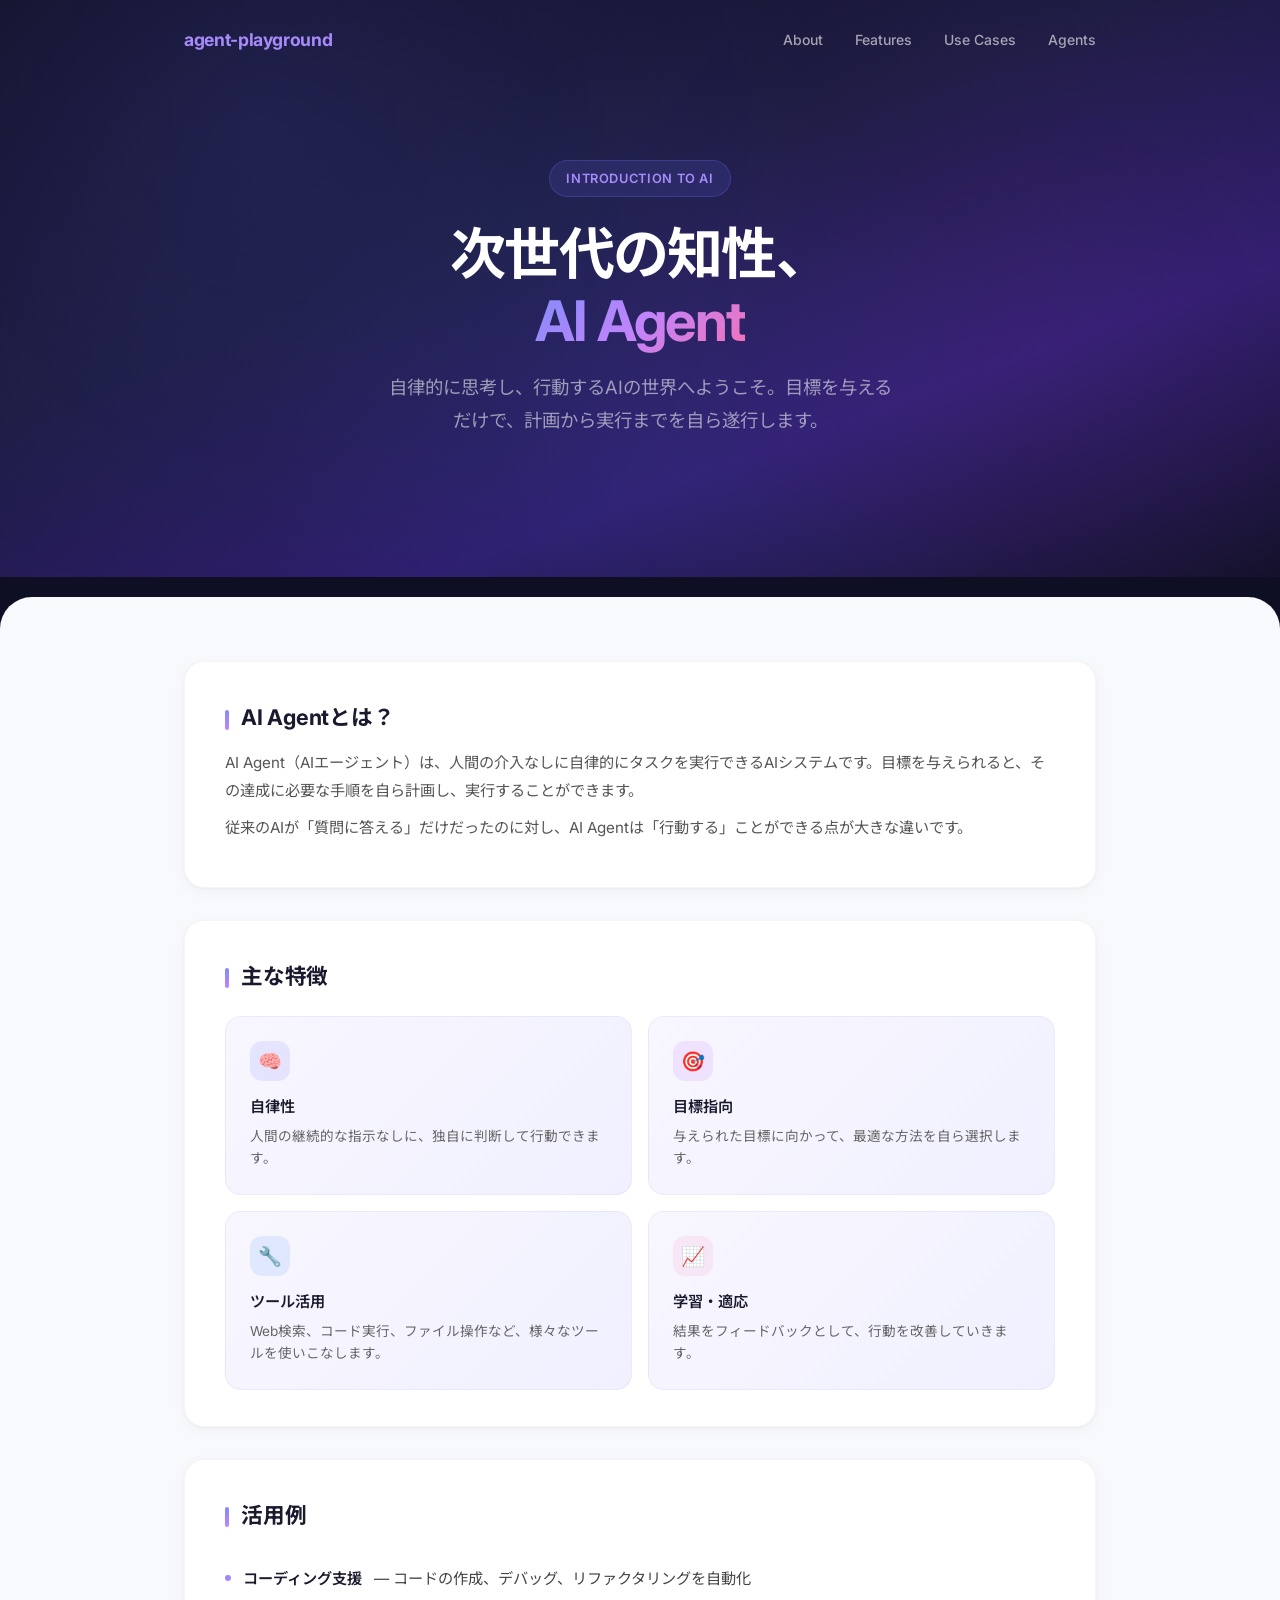
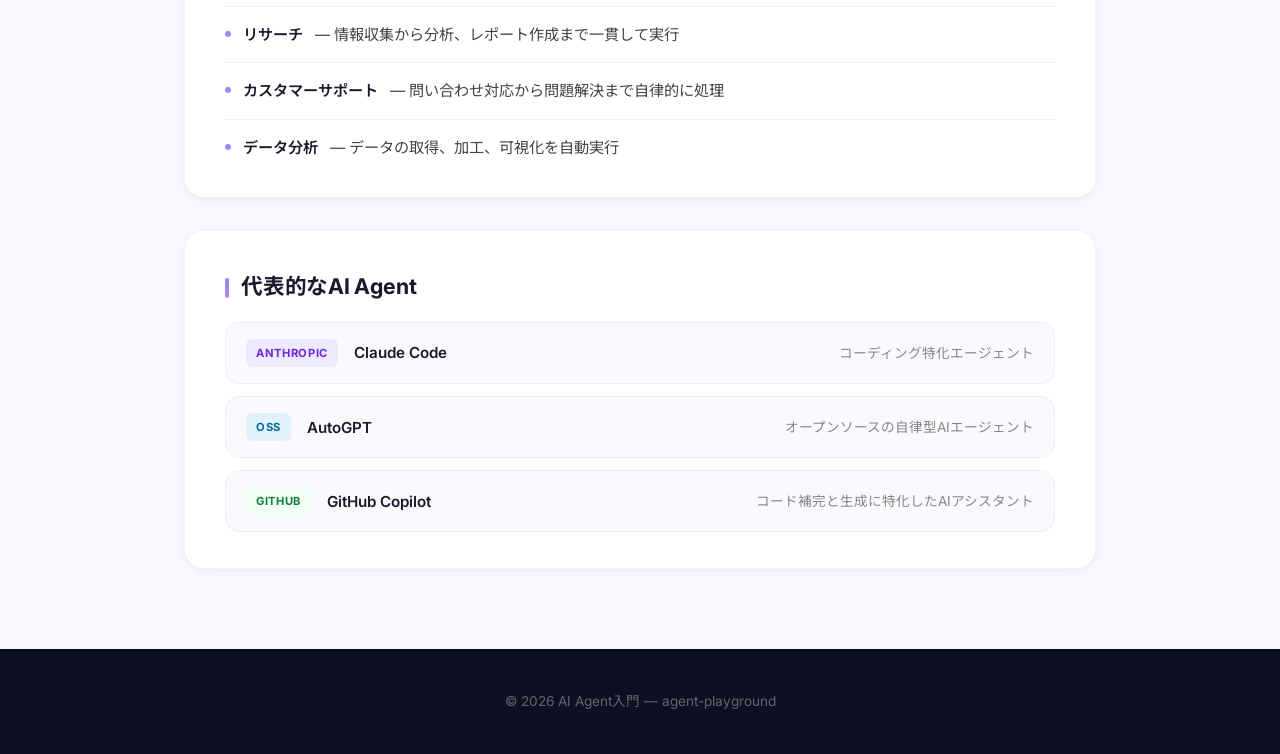
==== index.html @ e49a4d00 "デザインをモダンに刷新: ダークヒーロー、洗練されたカード、レスポンシブ対応 - ダークグラデーションのヒーローセクションに変更 - Google Fonts (Inter / Noto Sans J" ====
<!DOCTYPE html>
<html lang="ja">
<head>
    <meta charset="UTF-8">
    <meta name="viewport" content="width=device-width, initial-scale=1.0">
    <title>AI Agent入門</title>
    <link rel="preconnect" href="https://fonts.googleapis.com">
    <link rel="preconnect" href="https://fonts.gstatic.com" crossorigin>
    <link href="https://fonts.googleapis.com/css2?family=Inter:wght@400;500;600;700&family=Noto+Sans+JP:wght@400;500;600;700&display=swap" rel="stylesheet">
    <style>
        * {
            margin: 0;
            padding: 0;
            box-sizing: border-box;
        }
        body {
            font-family: 'Inter', 'Noto Sans JP', sans-serif;
            line-height: 1.8;
            color: #1a1a2e;
            background: #0f0f23;
            min-height: 100vh;
            overflow-x: hidden;
        }

        /* Hero background */
        .hero-bg {
            position: relative;
            background: linear-gradient(160deg, #0f0f23 0%, #1a1a3e 40%, #2d1b69 70%, #0f0f23 100%);
            padding-bottom: 80px;
        }
        .hero-bg::before {
            content: '';
            position: absolute;
            top: 0;
            left: 0;
            right: 0;
            bottom: 0;
            background:
                radial-gradient(circle at 20% 20%, rgba(99, 102, 241, 0.15) 0%, transparent 50%),
                radial-gradient(circle at 80% 60%, rgba(168, 85, 247, 0.1) 0%, transparent 50%),
                radial-gradient(circle at 50% 80%, rgba(59, 130, 246, 0.08) 0%, transparent 50%);
            pointer-events: none;
        }

        .container {
            max-width: 960px;
            margin: 0 auto;
            padding: 0 24px;
            position: relative;
            z-index: 1;
        }

        /* Navigation */
        nav {
            display: flex;
            justify-content: space-between;
            align-items: center;
            padding: 24px 0;
        }
        .logo {
            font-size: 1.1rem;
            font-weight: 700;
            color: #a78bfa;
            letter-spacing: -0.02em;
        }
        .nav-links {
            display: flex;
            gap: 32px;
            list-style: none;
        }
        .nav-links a {
            color: rgba(255, 255, 255, 0.6);
            text-decoration: none;
            font-size: 0.875rem;
            font-weight: 500;
            transition: color 0.2s;
        }
        .nav-links a:hover {
            color: #fff;
        }

        /* Header */
        header {
            text-align: center;
            padding: 80px 0 60px;
        }
        .badge {
            display: inline-block;
            background: rgba(99, 102, 241, 0.15);
            border: 1px solid rgba(99, 102, 241, 0.3);
            color: #a78bfa;
            padding: 6px 16px;
            border-radius: 100px;
            font-size: 0.8rem;
            font-weight: 600;
            letter-spacing: 0.05em;
            text-transform: uppercase;
            margin-bottom: 24px;
        }
        header h1 {
            font-size: 3.5rem;
            font-weight: 700;
            color: #fff;
            letter-spacing: -0.03em;
            line-height: 1.2;
            margin-bottom: 16px;
        }
        header h1 span {
            background: linear-gradient(135deg, #818cf8, #c084fc, #f472b6);
            -webkit-background-clip: text;
            -webkit-text-fill-color: transparent;
            background-clip: text;
        }
        header p {
            font-size: 1.15rem;
            color: rgba(255, 255, 255, 0.55);
            max-width: 520px;
            margin: 0 auto;
            font-weight: 400;
        }

        /* Cards section */
        .content-section {
            background: #f8f9fc;
            border-radius: 32px 32px 0 0;
            padding: 64px 0 80px;
            margin-top: 20px;
        }
        .content-section .container {
            display: flex;
            flex-direction: column;
            gap: 32px;
        }

        .card {
            background: #fff;
            border-radius: 20px;
            padding: 36px 40px;
            box-shadow: 0 1px 3px rgba(0, 0, 0, 0.04), 0 4px 16px rgba(0, 0, 0, 0.03);
            border: 1px solid rgba(0, 0, 0, 0.04);
            transition: transform 0.2s ease, box-shadow 0.2s ease;
        }
        .card:hover {
            transform: translateY(-2px);
            box-shadow: 0 4px 12px rgba(0, 0, 0, 0.06), 0 12px 32px rgba(0, 0, 0, 0.06);
        }
        .card h2 {
            font-size: 1.35rem;
            font-weight: 700;
            color: #1a1a2e;
            margin-bottom: 12px;
            letter-spacing: -0.01em;
        }
        .card h2::before {
            content: '';
            display: inline-block;
            width: 4px;
            height: 20px;
            background: linear-gradient(180deg, #818cf8, #c084fc);
            border-radius: 2px;
            margin-right: 12px;
            vertical-align: middle;
        }
        .card p {
            color: #555;
            margin-bottom: 10px;
            font-size: 0.95rem;
        }

        /* Features grid */
        .features {
            display: grid;
            grid-template-columns: repeat(2, 1fr);
            gap: 16px;
            margin-top: 20px;
        }
        .feature {
            background: linear-gradient(135deg, #f8f7ff 0%, #f0f0ff 100%);
            padding: 24px;
            border-radius: 16px;
            border: 1px solid rgba(99, 102, 241, 0.08);
            transition: border-color 0.2s;
        }
        .feature:hover {
            border-color: rgba(99, 102, 241, 0.2);
        }
        .feature-icon {
            width: 40px;
            height: 40px;
            border-radius: 12px;
            display: flex;
            align-items: center;
            justify-content: center;
            font-size: 1.2rem;
            margin-bottom: 12px;
        }
        .feature-icon.autonomy { background: rgba(99, 102, 241, 0.12); }
        .feature-icon.goal { background: rgba(168, 85, 247, 0.12); }
        .feature-icon.tools { background: rgba(59, 130, 246, 0.12); }
        .feature-icon.learn { background: rgba(244, 114, 182, 0.12); }
        .feature h3 {
            font-size: 0.95rem;
            font-weight: 600;
            color: #1a1a2e;
            margin-bottom: 6px;
        }
        .feature p {
            color: #666;
            font-size: 0.85rem;
            margin-bottom: 0;
            line-height: 1.6;
        }

        /* List items */
        .list-items {
            list-style: none;
            margin: 16px 0 0;
            padding: 0;
        }
        .list-items li {
            display: flex;
            align-items: flex-start;
            gap: 12px;
            padding: 14px 0;
            border-bottom: 1px solid #f0f0f5;
            font-size: 0.95rem;
            color: #444;
        }
        .list-items li:last-child {
            border-bottom: none;
            padding-bottom: 0;
        }
        .list-items li::before {
            content: '';
            flex-shrink: 0;
            width: 6px;
            height: 6px;
            border-radius: 50%;
            background: linear-gradient(135deg, #818cf8, #c084fc);
            margin-top: 10px;
        }
        .list-items strong {
            color: #1a1a2e;
            font-weight: 600;
        }

        /* Agent tags */
        .agent-list {
            display: flex;
            flex-direction: column;
            gap: 12px;
            margin-top: 16px;
        }
        .agent-item {
            display: flex;
            align-items: center;
            gap: 16px;
            padding: 16px 20px;
            background: #fafafe;
            border-radius: 14px;
            border: 1px solid #eeeef5;
            transition: border-color 0.2s;
        }
        .agent-item:hover {
            border-color: #d0d0e0;
        }
        .agent-tag {
            font-size: 0.7rem;
            font-weight: 700;
            text-transform: uppercase;
            letter-spacing: 0.06em;
            padding: 4px 10px;
            border-radius: 6px;
            flex-shrink: 0;
        }
        .agent-tag.anthropic { background: #ede9fe; color: #6d28d9; }
        .agent-tag.oss { background: #e0f2fe; color: #0369a1; }
        .agent-tag.github { background: #f0fdf4; color: #15803d; }
        .agent-name {
            font-weight: 600;
            color: #1a1a2e;
            font-size: 0.95rem;
        }
        .agent-desc {
            color: #888;
            font-size: 0.85rem;
            margin-left: auto;
        }

        /* Footer */
        footer {
            background: #0f0f23;
            text-align: center;
            padding: 40px 24px;
            color: rgba(255, 255, 255, 0.35);
            font-size: 0.85rem;
        }

        /* Responsive */
        @media (max-width: 640px) {
            header h1 { font-size: 2.2rem; }
            header { padding: 48px 0 40px; }
            .features { grid-template-columns: 1fr; }
            .card { padding: 28px 24px; }
            .agent-desc { display: none; }
            .nav-links { display: none; }
        }
    </style>
</head>
<body>
    <div class="hero-bg">
        <div class="container">
            <nav>
                <div class="logo">agent-playground</div>
                <ul class="nav-links">
                    <li><a href="#about">About</a></li>
                    <li><a href="#features">Features</a></li>
                    <li><a href="#usecases">Use Cases</a></li>
                    <li><a href="#agents">Agents</a></li>
                </ul>
            </nav>
            <header>
                <div class="badge">Introduction to AI</div>
                <h1>次世代の知性、<br><span>AI Agent</span></h1>
                <p>自律的に思考し、行動するAIの世界へようこそ。目標を与えるだけで、計画から実行までを自ら遂行します。</p>
            </header>
        </div>
    </div>

    <div class="content-section">
        <div class="container">
            <div class="card" id="about">
                <h2>AI Agentとは？</h2>
                <p>AI Agent（AIエージェント）は、人間の介入なしに自律的にタスクを実行できるAIシステムです。目標を与えられると、その達成に必要な手順を自ら計画し、実行することができます。</p>
                <p>従来のAIが「質問に答える」だけだったのに対し、AI Agentは「行動する」ことができる点が大きな違いです。</p>
            </div>

            <div class="card" id="features">
                <h2>主な特徴</h2>
                <div class="features">
                    <div class="feature">
                        <div class="feature-icon autonomy">🧠</div>
                        <h3>自律性</h3>
                        <p>人間の継続的な指示なしに、独自に判断して行動できます。</p>
                    </div>
                    <div class="feature">
                        <div class="feature-icon goal">🎯</div>
                        <h3>目標指向</h3>
                        <p>与えられた目標に向かって、最適な方法を自ら選択します。</p>
                    </div>
                    <div class="feature">
                        <div class="feature-icon tools">🔧</div>
                        <h3>ツール活用</h3>
                        <p>Web検索、コード実行、ファイル操作など、様々なツールを使いこなします。</p>
                    </div>
                    <div class="feature">
                        <div class="feature-icon learn">📈</div>
                        <h3>学習・適応</h3>
                        <p>結果をフィードバックとして、行動を改善していきます。</p>
                    </div>
                </div>
            </div>

            <div class="card" id="usecases">
                <h2>活用例</h2>
                <ul class="list-items">
                    <li><strong>コーディング支援</strong> — コードの作成、デバッグ、リファクタリングを自動化</li>
                    <li><strong>リサーチ</strong> — 情報収集から分析、レポート作成まで一貫して実行</li>
                    <li><strong>カスタマーサポート</strong> — 問い合わせ対応から問題解決まで自律的に処理</li>
                    <li><strong>データ分析</strong> — データの取得、加工、可視化を自動実行</li>
                </ul>
            </div>

            <div class="card" id="agents">
                <h2>代表的なAI Agent</h2>
                <div class="agent-list">
                    <div class="agent-item">
                        <span class="agent-tag anthropic">Anthropic</span>
                        <span class="agent-name">Claude Code</span>
                        <span class="agent-desc">コーディング特化エージェント</span>
                    </div>
                    <div class="agent-item">
                        <span class="agent-tag oss">OSS</span>
                        <span class="agent-name">AutoGPT</span>
                        <span class="agent-desc">オープンソースの自律型AIエージェント</span>
                    </div>
                    <div class="agent-item">
                        <span class="agent-tag github">GitHub</span>
                        <span class="agent-name">GitHub Copilot</span>
                        <span class="agent-desc">コード補完と生成に特化したAIアシスタント</span>
                    </div>
                </div>
            </div>
        </div>
    </div>

    <footer>
        <p>&copy; 2026 AI Agent入門 — agent-playground</p>
    </footer>
</body>
</html>
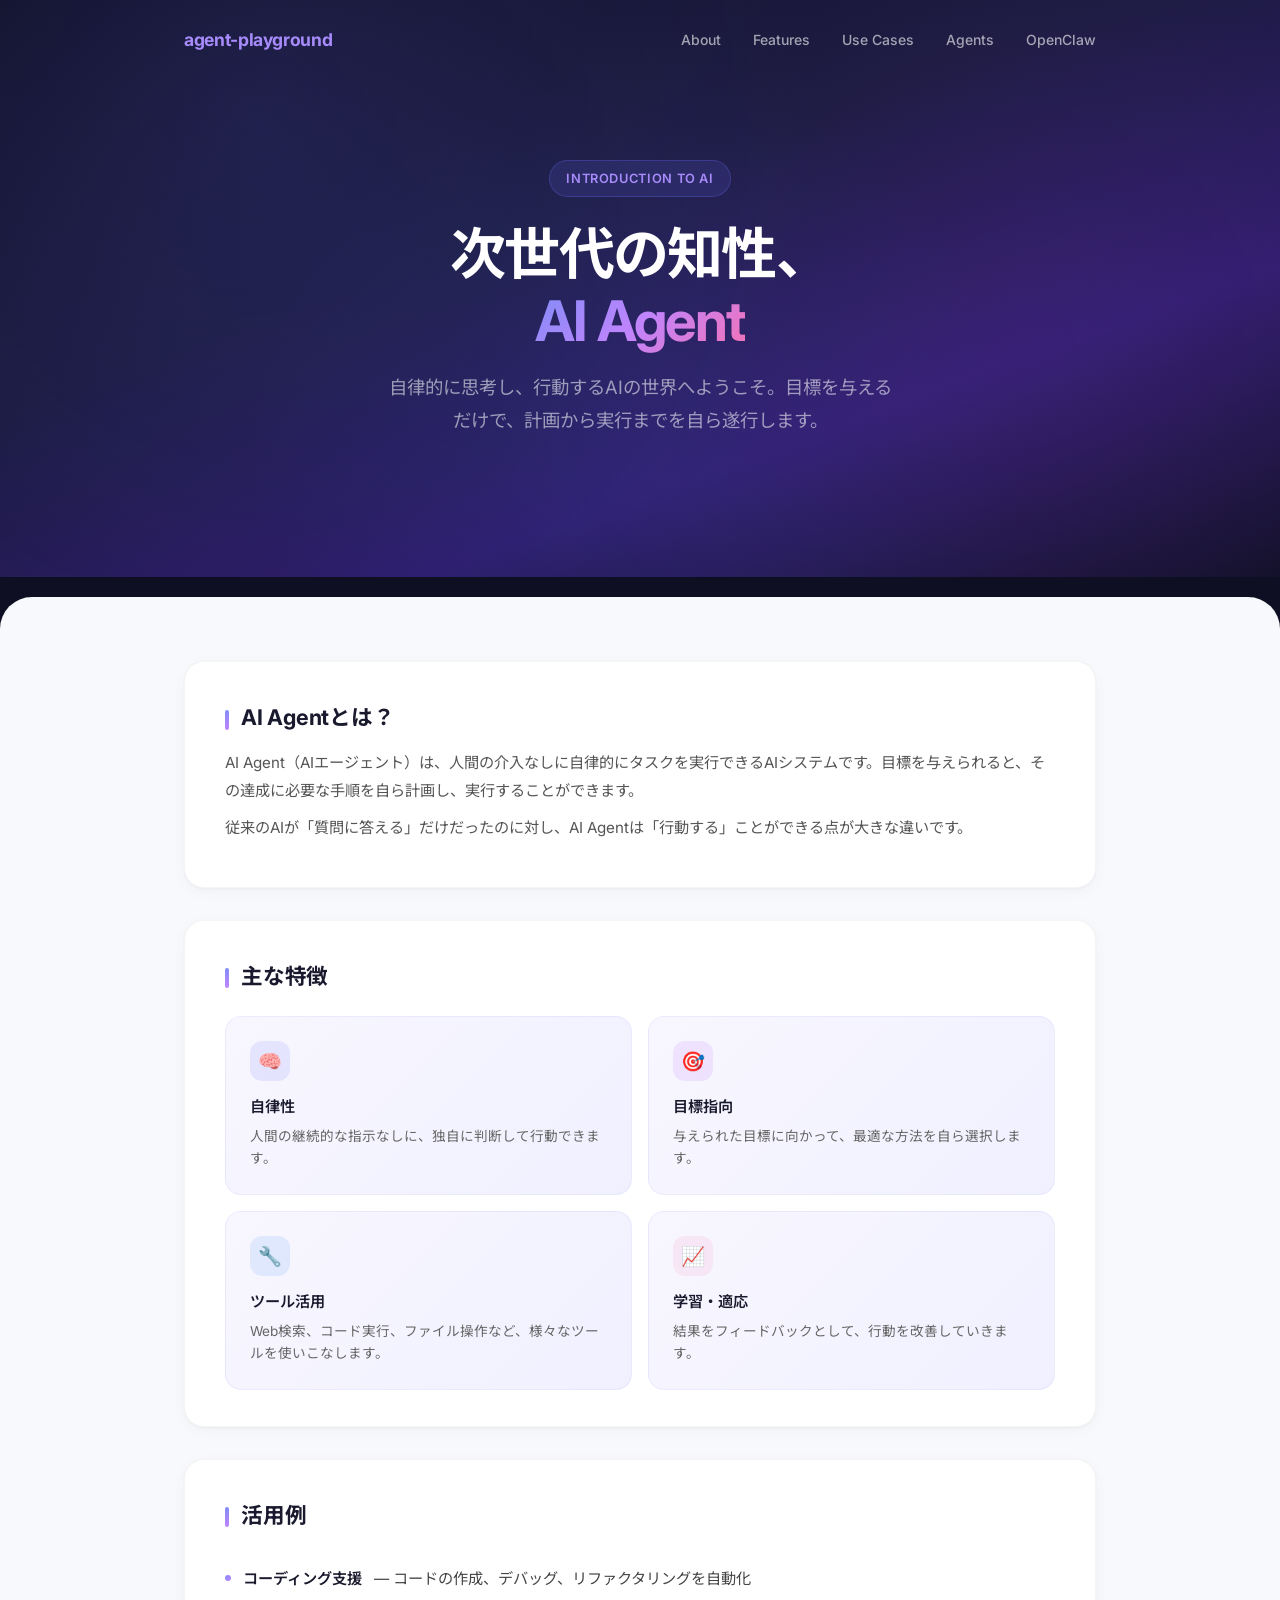
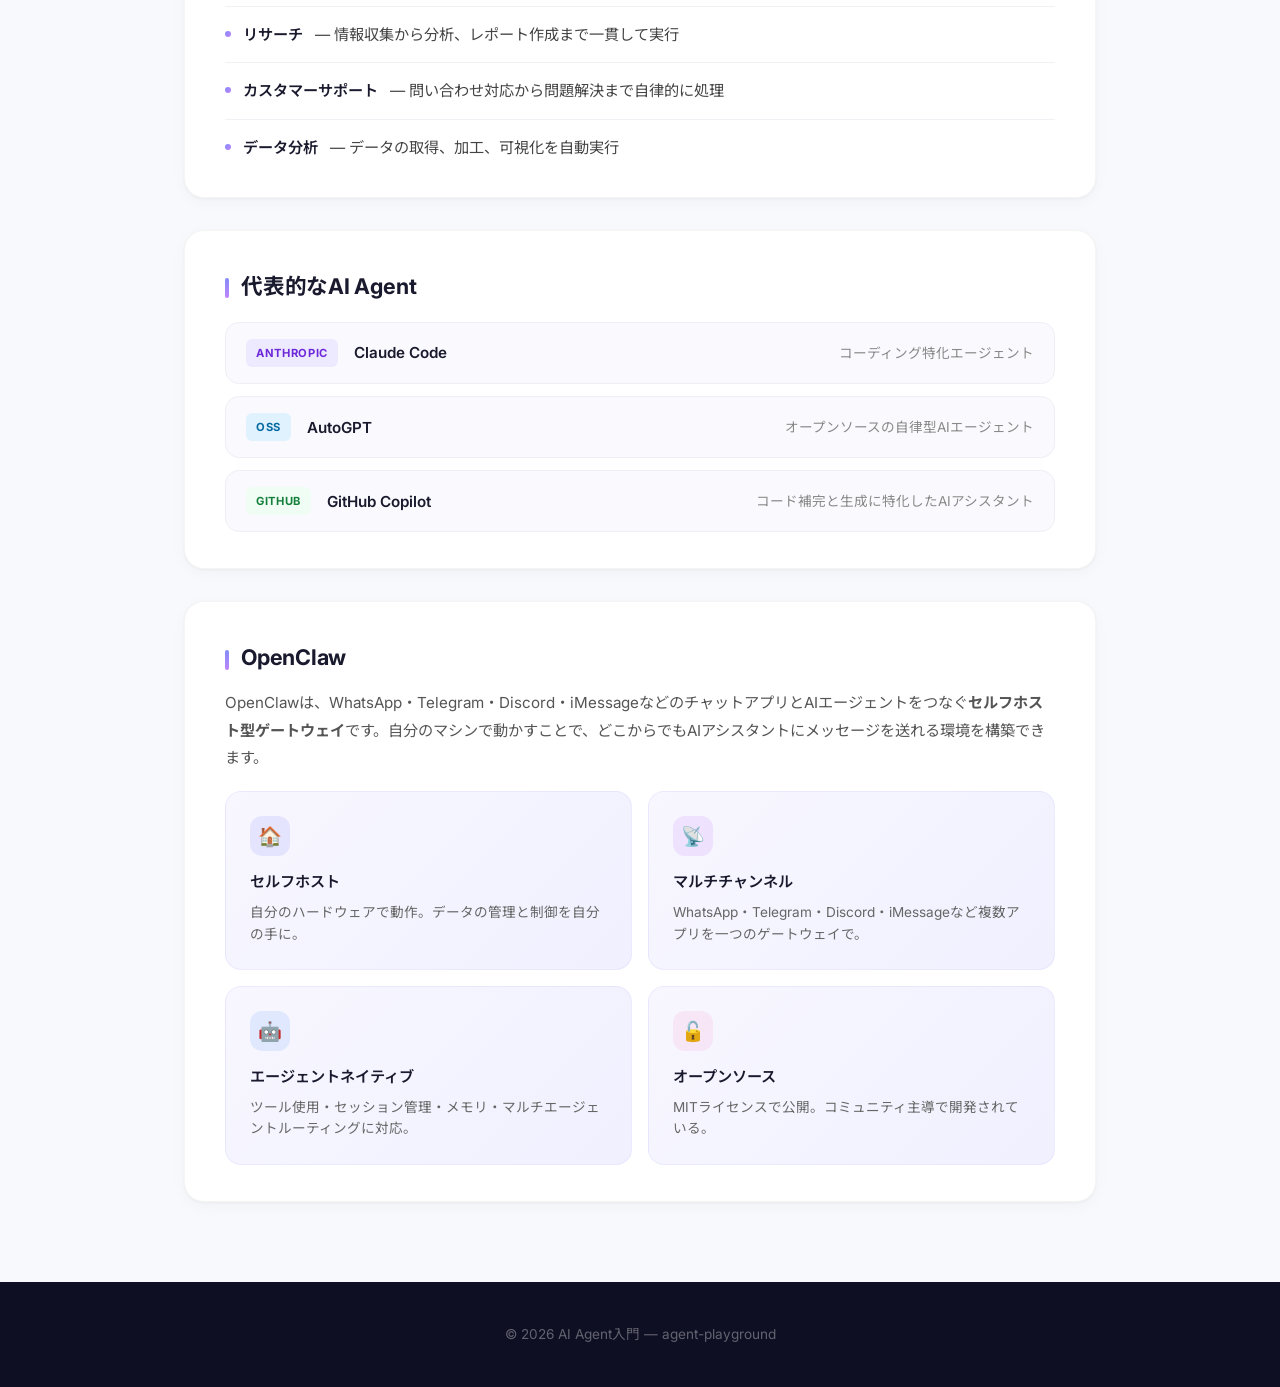
==== commit 365b8c2c: "Add OpenClaw section to index.html" ====
--- a/index.html
+++ b/index.html
@@ -317,6 +317,7 @@
                     <li><a href="#features">Features</a></li>
                     <li><a href="#usecases">Use Cases</a></li>
                     <li><a href="#agents">Agents</a></li>
+                    <li><a href="#openclaw">OpenClaw</a></li>
                 </ul>
             </nav>
             <header>
@@ -391,6 +392,33 @@
                     </div>
                 </div>
             </div>
+
+            <div class="card" id="openclaw">
+                <h2>OpenClaw</h2>
+                <p>OpenClawは、WhatsApp・Telegram・Discord・iMessageなどのチャットアプリとAIエージェントをつなぐ<strong>セルフホスト型ゲートウェイ</strong>です。自分のマシンで動かすことで、どこからでもAIアシスタントにメッセージを送れる環境を構築できます。</p>
+                <div class="features">
+                    <div class="feature">
+                        <div class="feature-icon autonomy">🏠</div>
+                        <h3>セルフホスト</h3>
+                        <p>自分のハードウェアで動作。データの管理と制御を自分の手に。</p>
+                    </div>
+                    <div class="feature">
+                        <div class="feature-icon goal">📡</div>
+                        <h3>マルチチャンネル</h3>
+                        <p>WhatsApp・Telegram・Discord・iMessageなど複数アプリを一つのゲートウェイで。</p>
+                    </div>
+                    <div class="feature">
+                        <div class="feature-icon tools">🤖</div>
+                        <h3>エージェントネイティブ</h3>
+                        <p>ツール使用・セッション管理・メモリ・マルチエージェントルーティングに対応。</p>
+                    </div>
+                    <div class="feature">
+                        <div class="feature-icon learn">🔓</div>
+                        <h3>オープンソース</h3>
+                        <p>MITライセンスで公開。コミュニティ主導で開発されている。</p>
+                    </div>
+                </div>
+            </div>
         </div>
     </div>
 
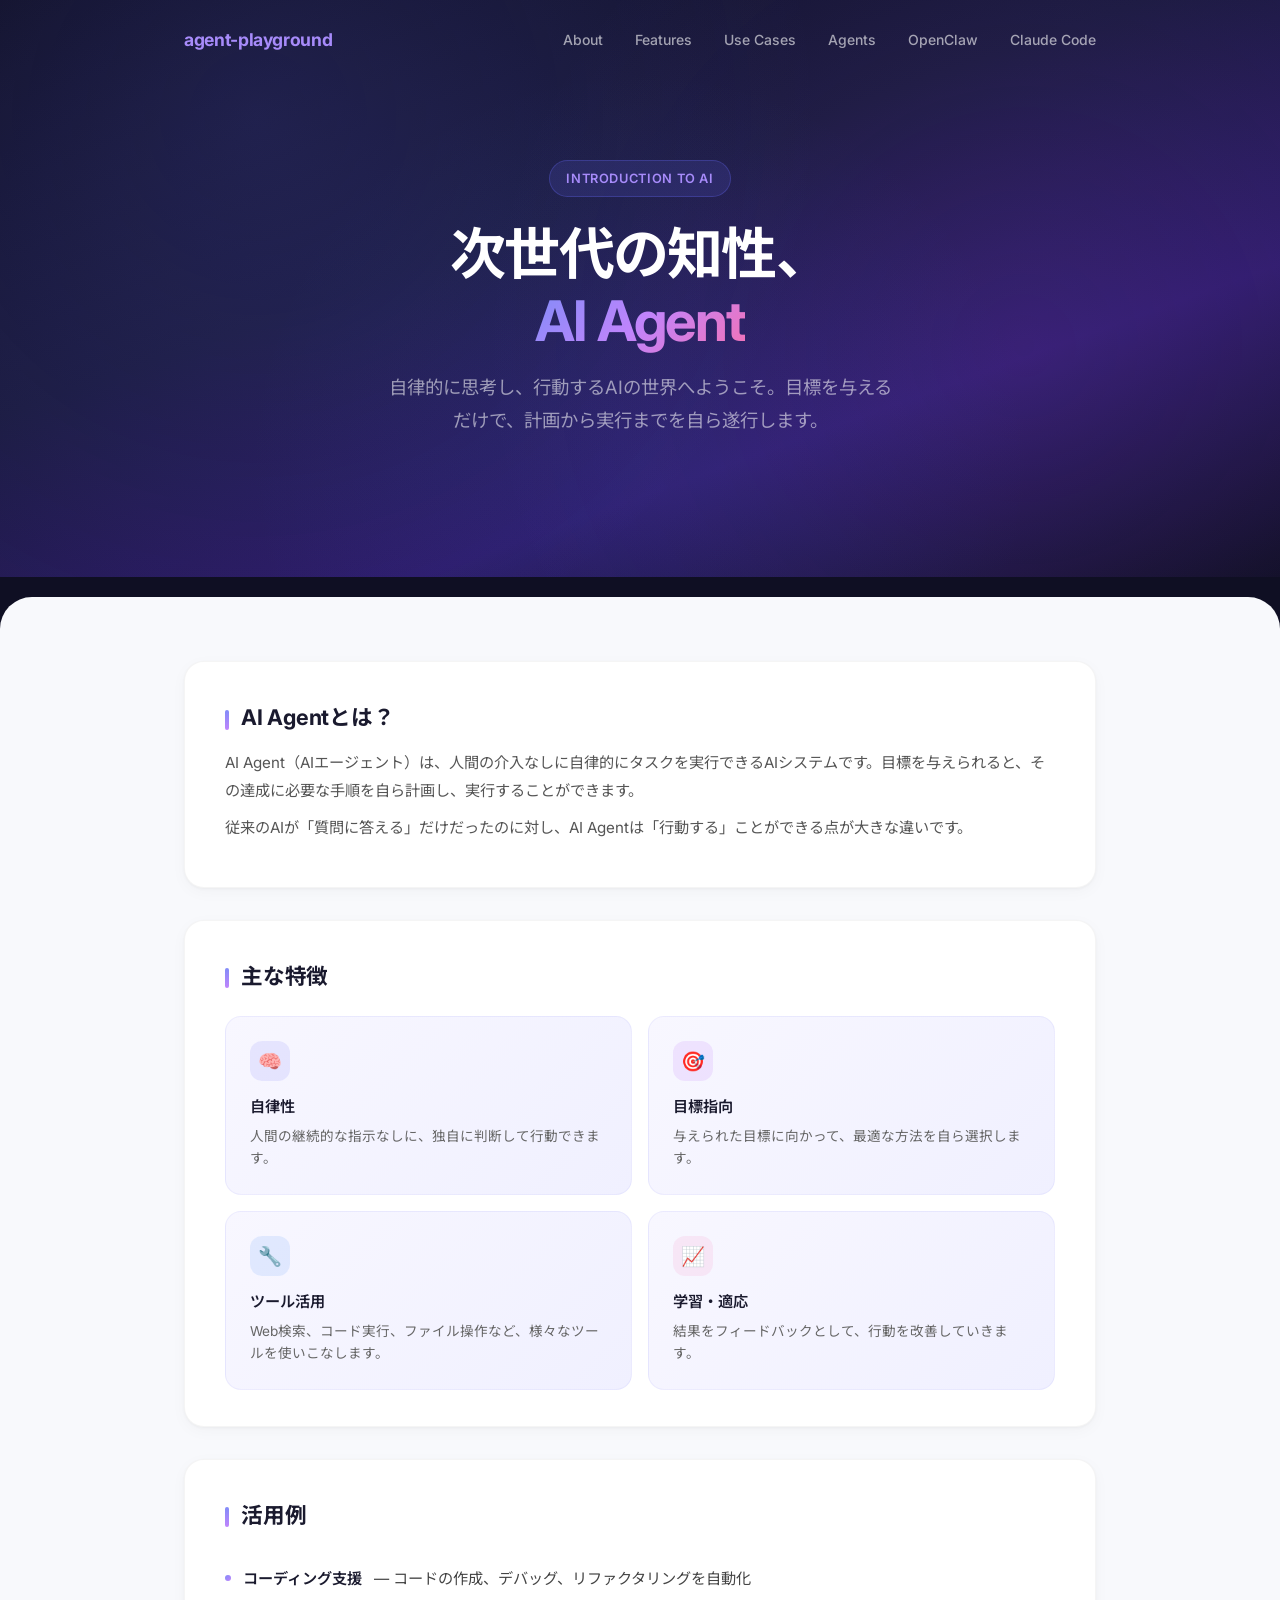
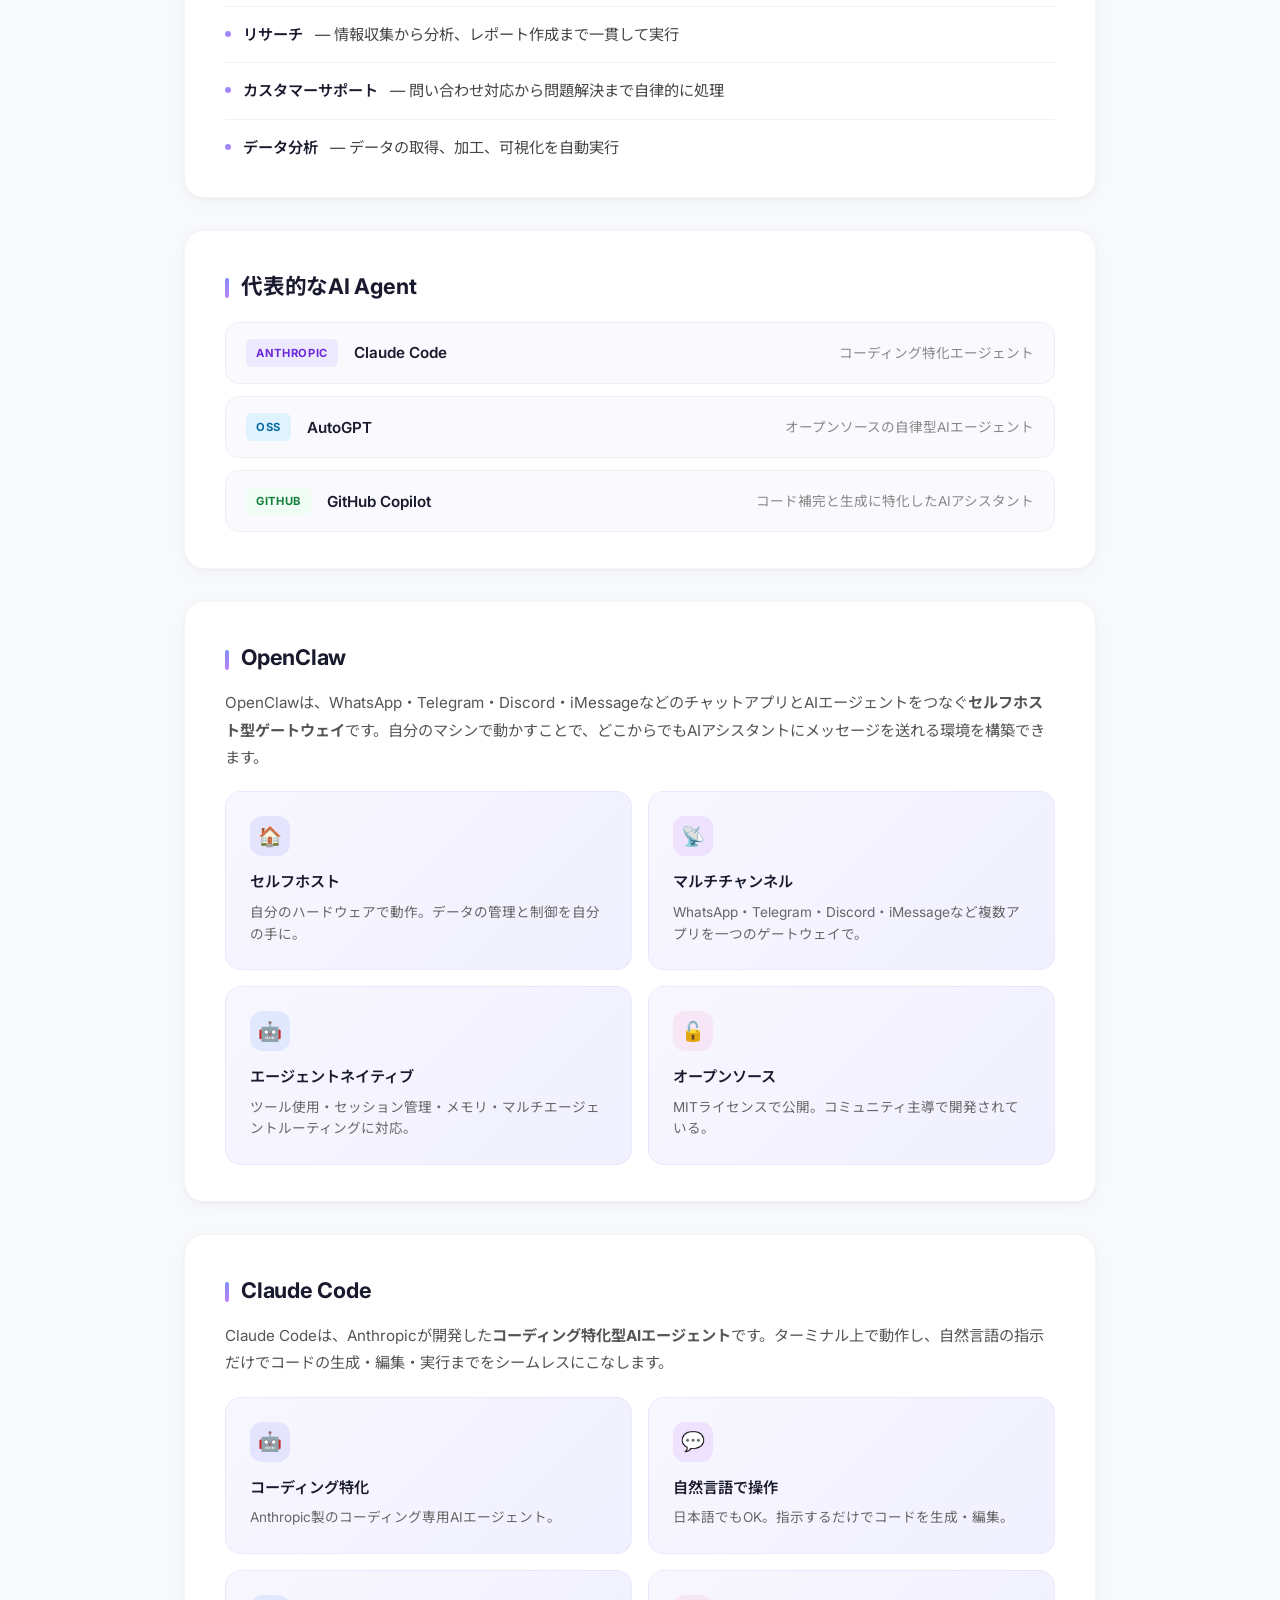
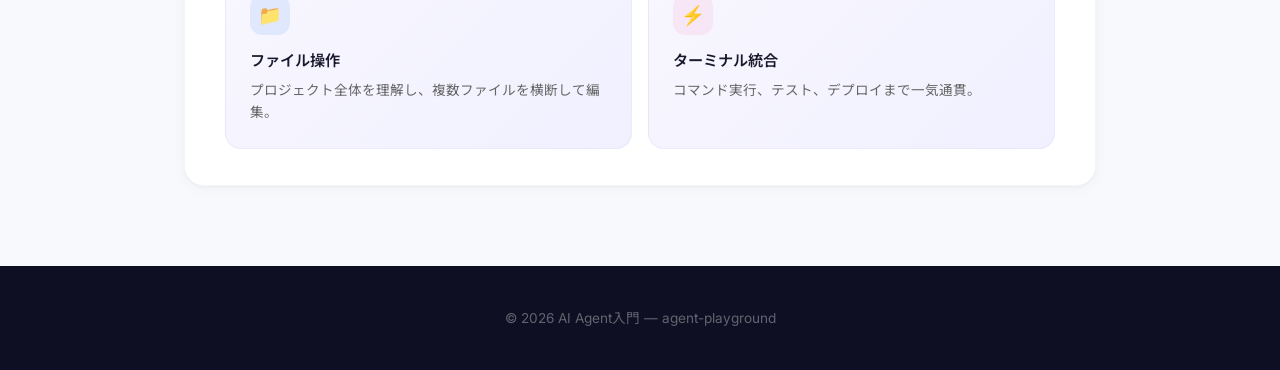
==== commit f3553813: "Add Claude Code section (#6)" ====
--- a/index.html
+++ b/index.html
@@ -318,6 +318,7 @@
                     <li><a href="#usecases">Use Cases</a></li>
                     <li><a href="#agents">Agents</a></li>
                     <li><a href="#openclaw">OpenClaw</a></li>
+                    <li><a href="#claude-code">Claude Code</a></li>
                 </ul>
             </nav>
             <header>
@@ -419,6 +420,32 @@
                     </div>
                 </div>
             </div>
+            <div class="card" id="claude-code">
+                <h2>Claude Code</h2>
+                <p>Claude Codeは、Anthropicが開発した<strong>コーディング特化型AIエージェント</strong>です。ターミナル上で動作し、自然言語の指示だけでコードの生成・編集・実行までをシームレスにこなします。</p>
+                <div class="features">
+                    <div class="feature">
+                        <div class="feature-icon autonomy">🤖</div>
+                        <h3>コーディング特化</h3>
+                        <p>Anthropic製のコーディング専用AIエージェント。</p>
+                    </div>
+                    <div class="feature">
+                        <div class="feature-icon goal">💬</div>
+                        <h3>自然言語で操作</h3>
+                        <p>日本語でもOK。指示するだけでコードを生成・編集。</p>
+                    </div>
+                    <div class="feature">
+                        <div class="feature-icon tools">📁</div>
+                        <h3>ファイル操作</h3>
+                        <p>プロジェクト全体を理解し、複数ファイルを横断して編集。</p>
+                    </div>
+                    <div class="feature">
+                        <div class="feature-icon learn">⚡</div>
+                        <h3>ターミナル統合</h3>
+                        <p>コマンド実行、テスト、デプロイまで一気通貫。</p>
+                    </div>
+                </div>
+            </div>
         </div>
     </div>
 
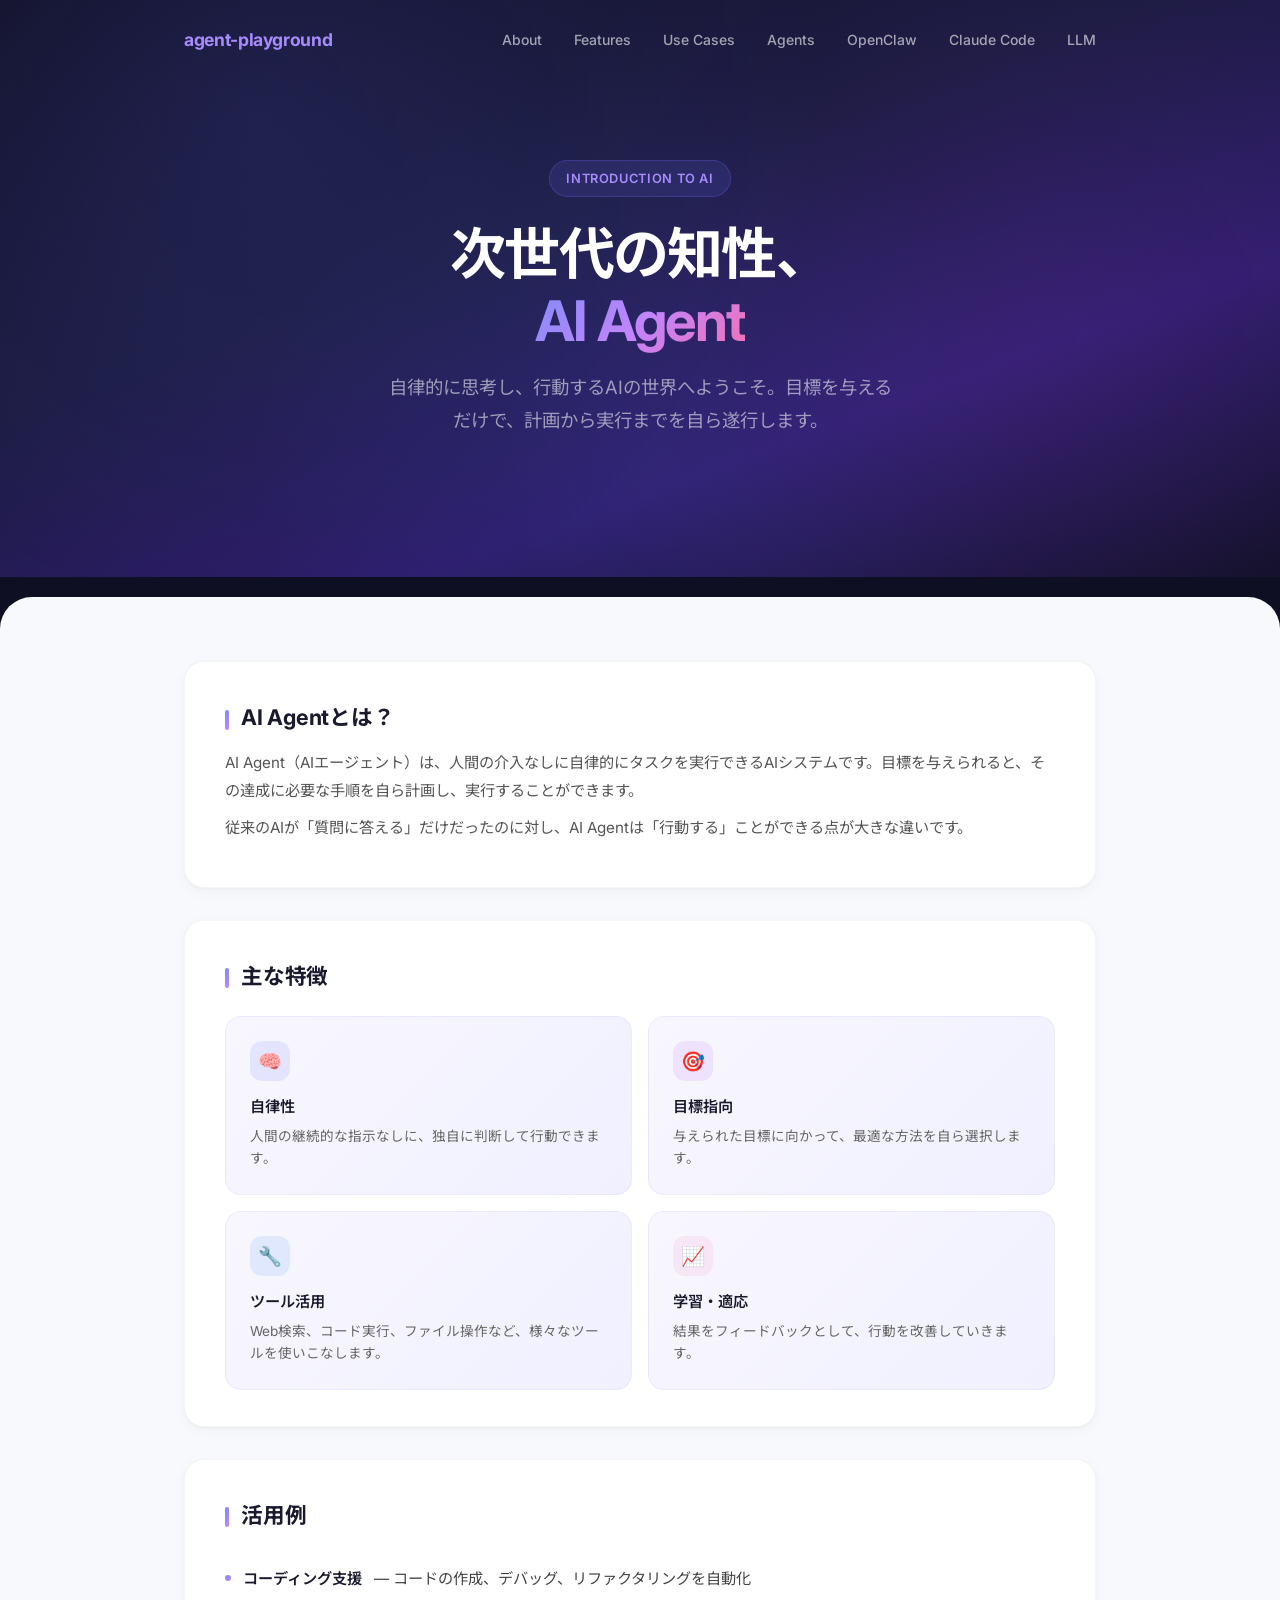
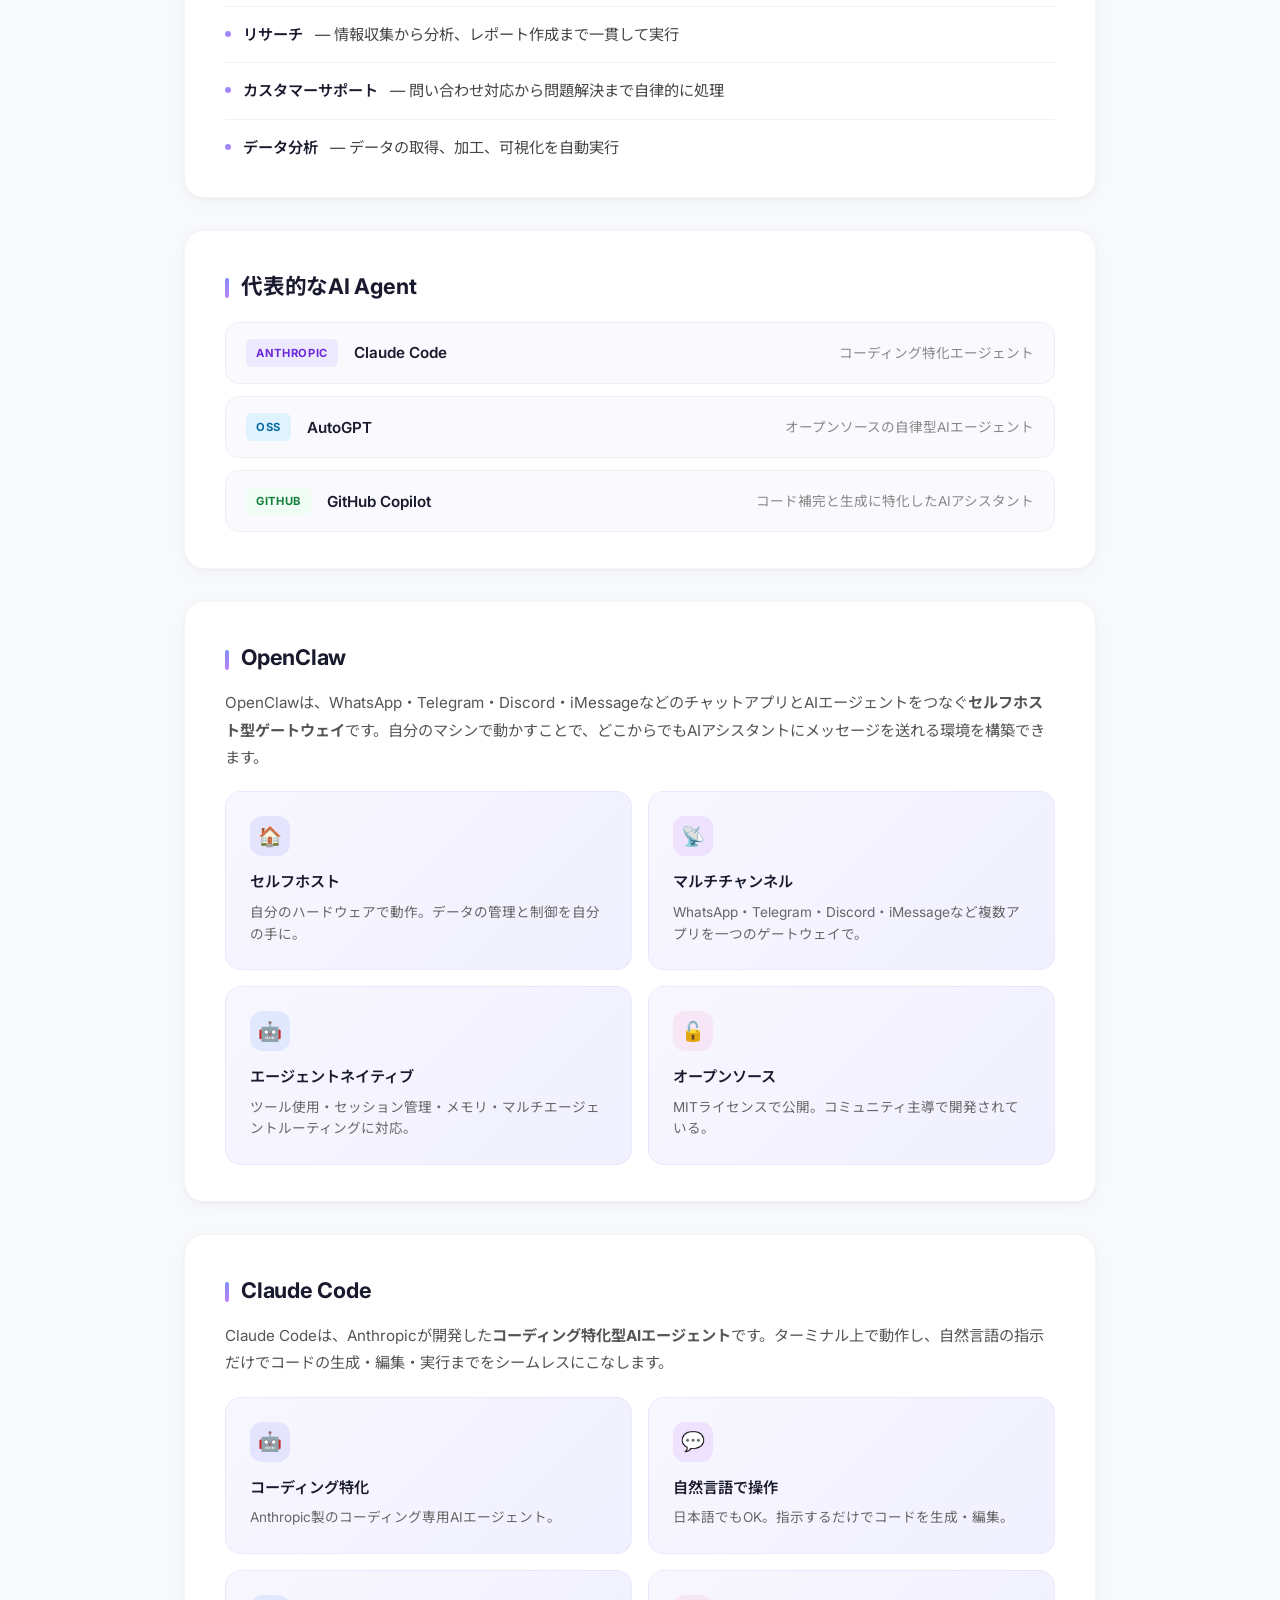
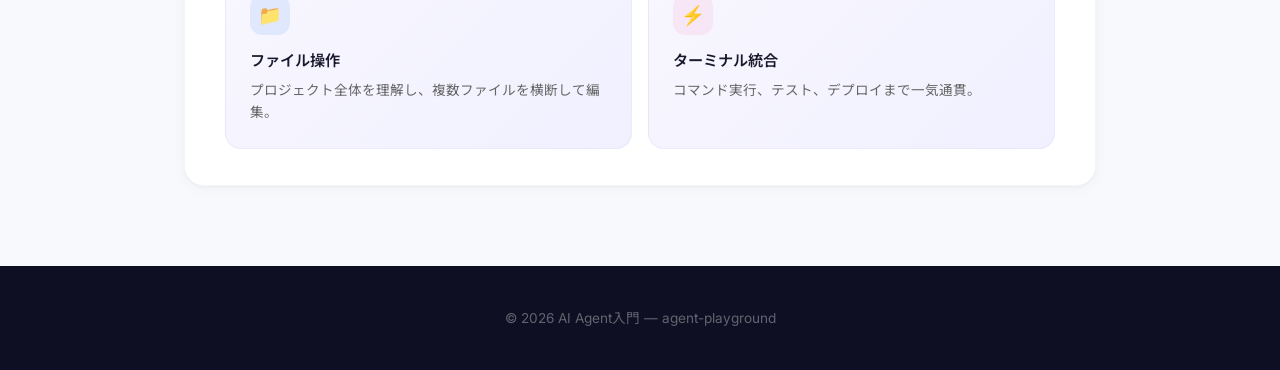
==== commit a8ec699e: "Add LLM overview page (closes #7) Co-Authored-By: Claude Opus 4.6 (1M context) <noreply@anthropic.co" ====
--- a/index.html
+++ b/index.html
@@ -319,6 +319,7 @@
                     <li><a href="#agents">Agents</a></li>
                     <li><a href="#openclaw">OpenClaw</a></li>
                     <li><a href="#claude-code">Claude Code</a></li>
+                    <li><a href="llm.html">LLM</a></li>
                 </ul>
             </nav>
             <header>
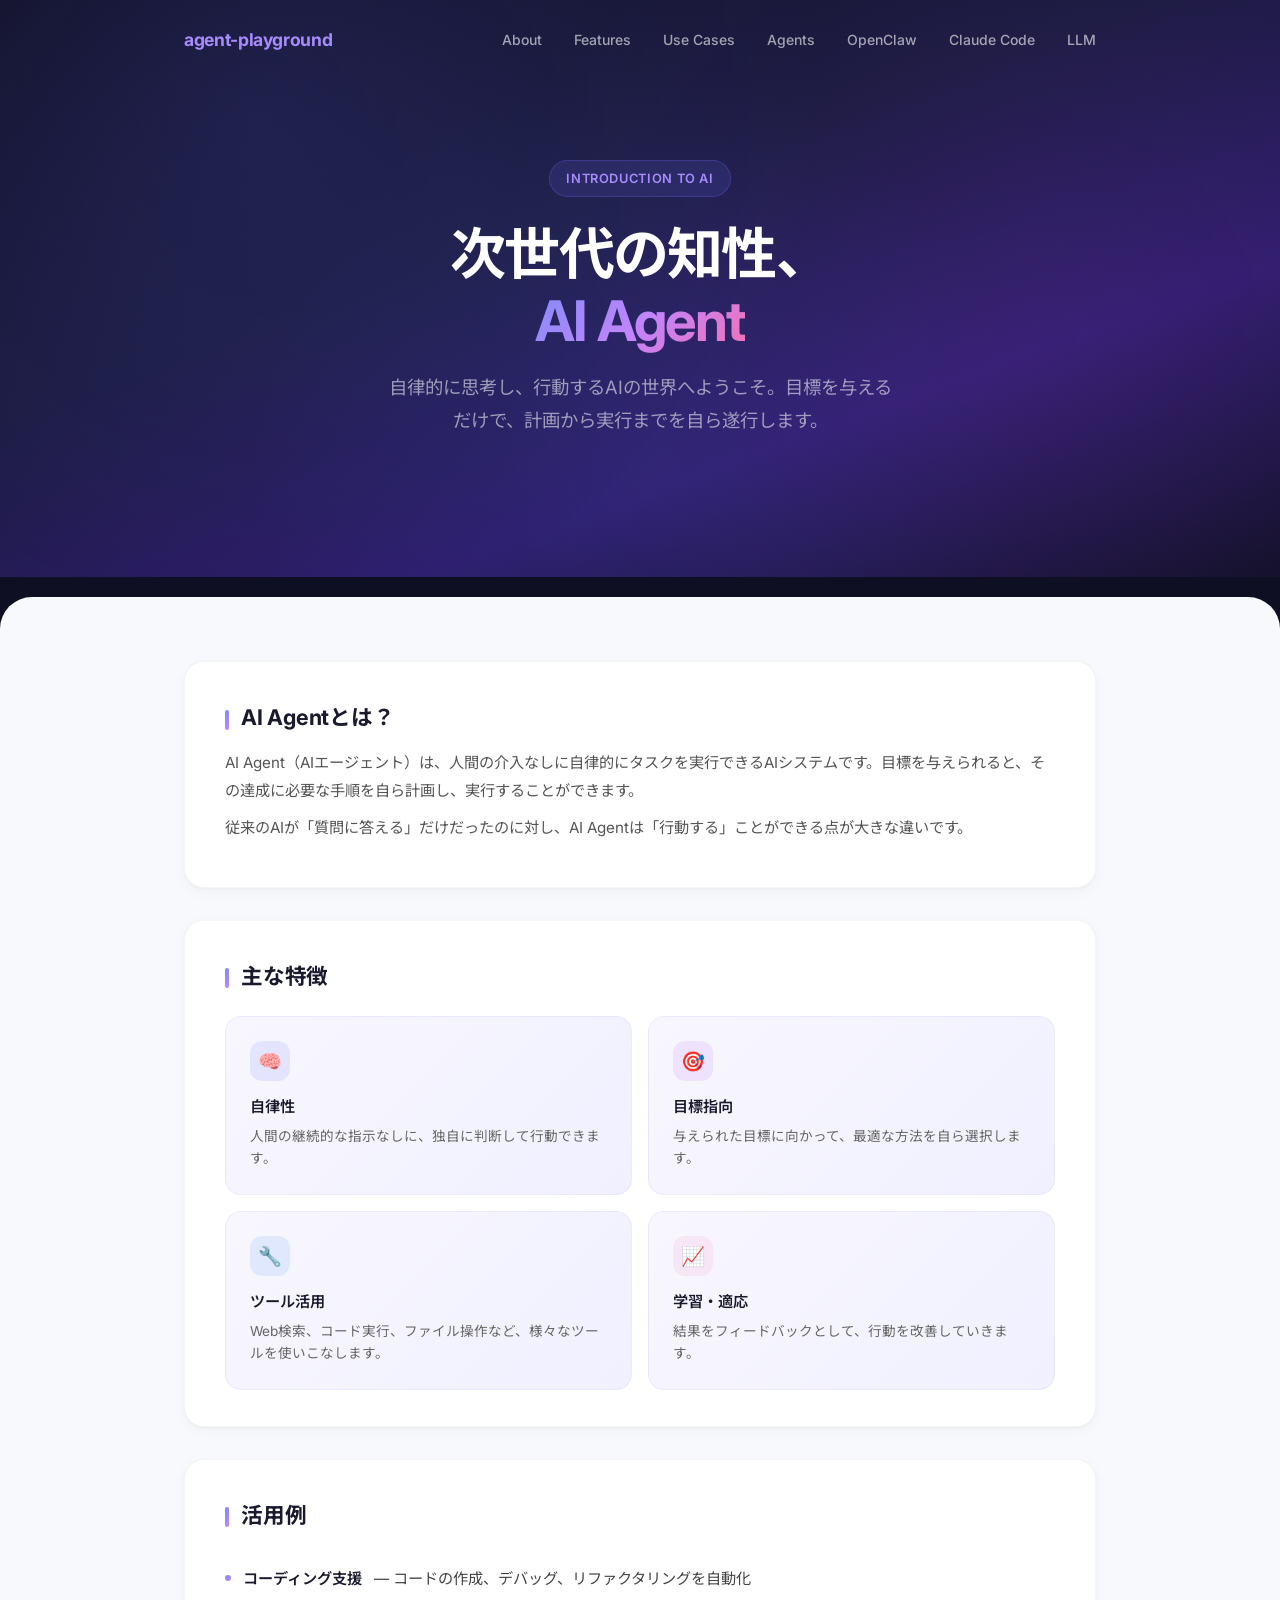
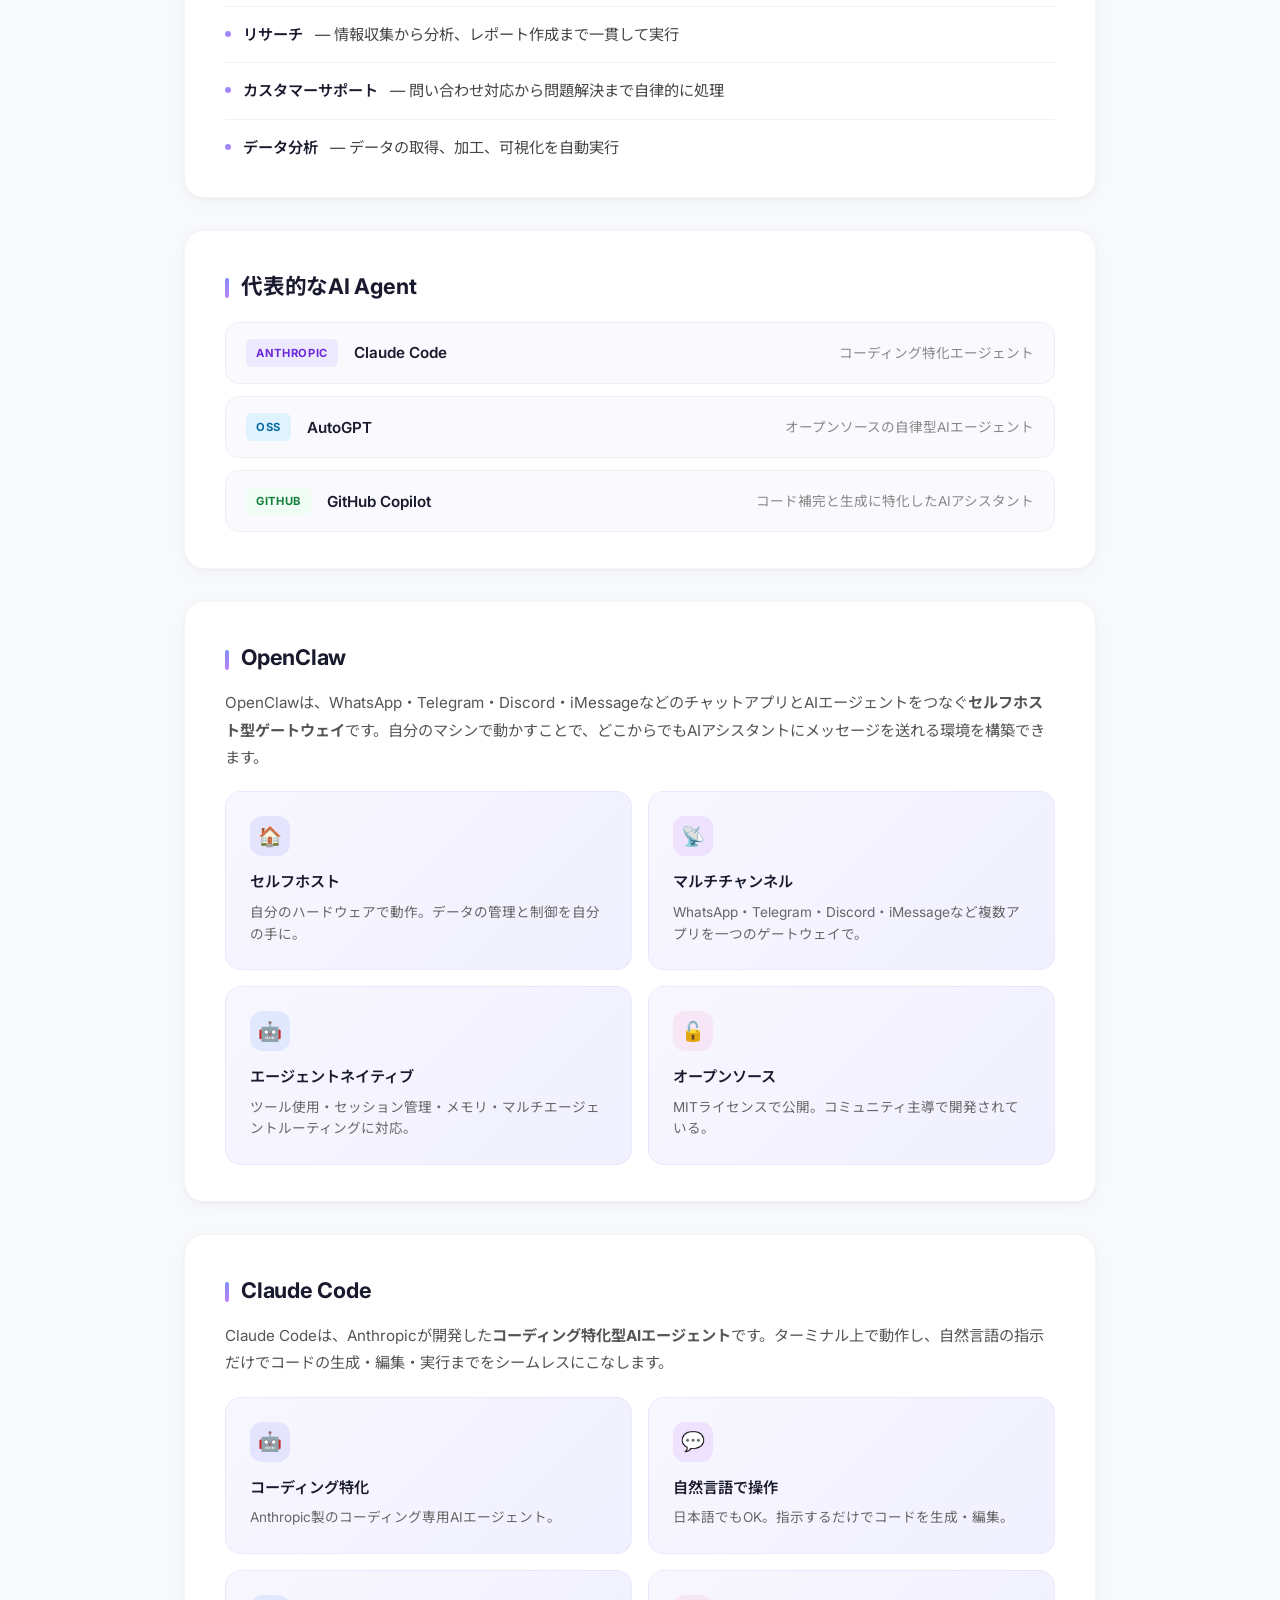
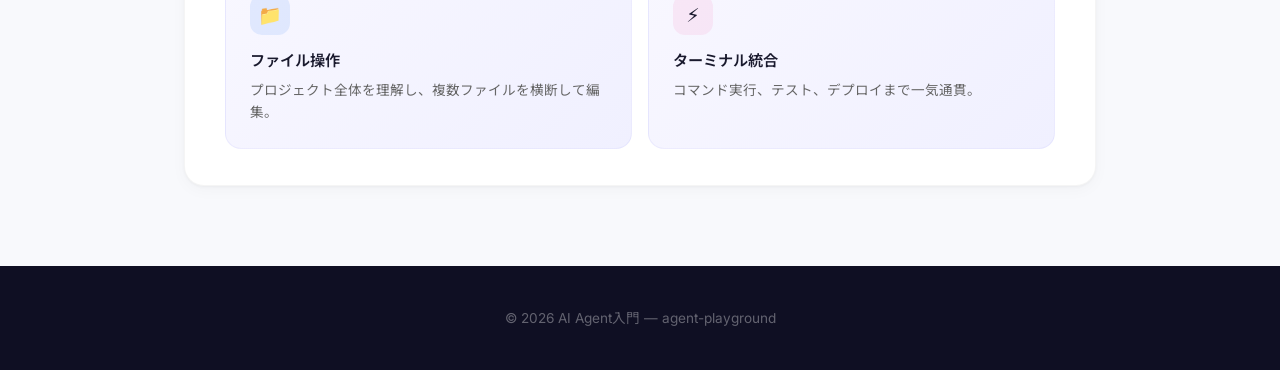
==== commit a257837f: "ideahub: 静的HTMLサイトの堅牢性・耐障害性の改善点" ====
--- a/index.html
+++ b/index.html
@@ -14,7 +14,7 @@
             box-sizing: border-box;
         }
         body {
-            font-family: 'Inter', 'Noto Sans JP', sans-serif;
+            font-family: 'Inter', 'Noto Sans JP', system-ui, -apple-system, sans-serif;
             line-height: 1.8;
             color: #1a1a2e;
             background: #0f0f23;
@@ -311,7 +311,7 @@
     <div class="hero-bg">
         <div class="container">
             <nav>
-                <div class="logo">agent-playground</div>
+                <div class="logo"><a href="index.html" style="color: inherit; text-decoration: none;">agent-playground</a></div>
                 <ul class="nav-links">
                     <li><a href="#about">About</a></li>
                     <li><a href="#features">Features</a></li>
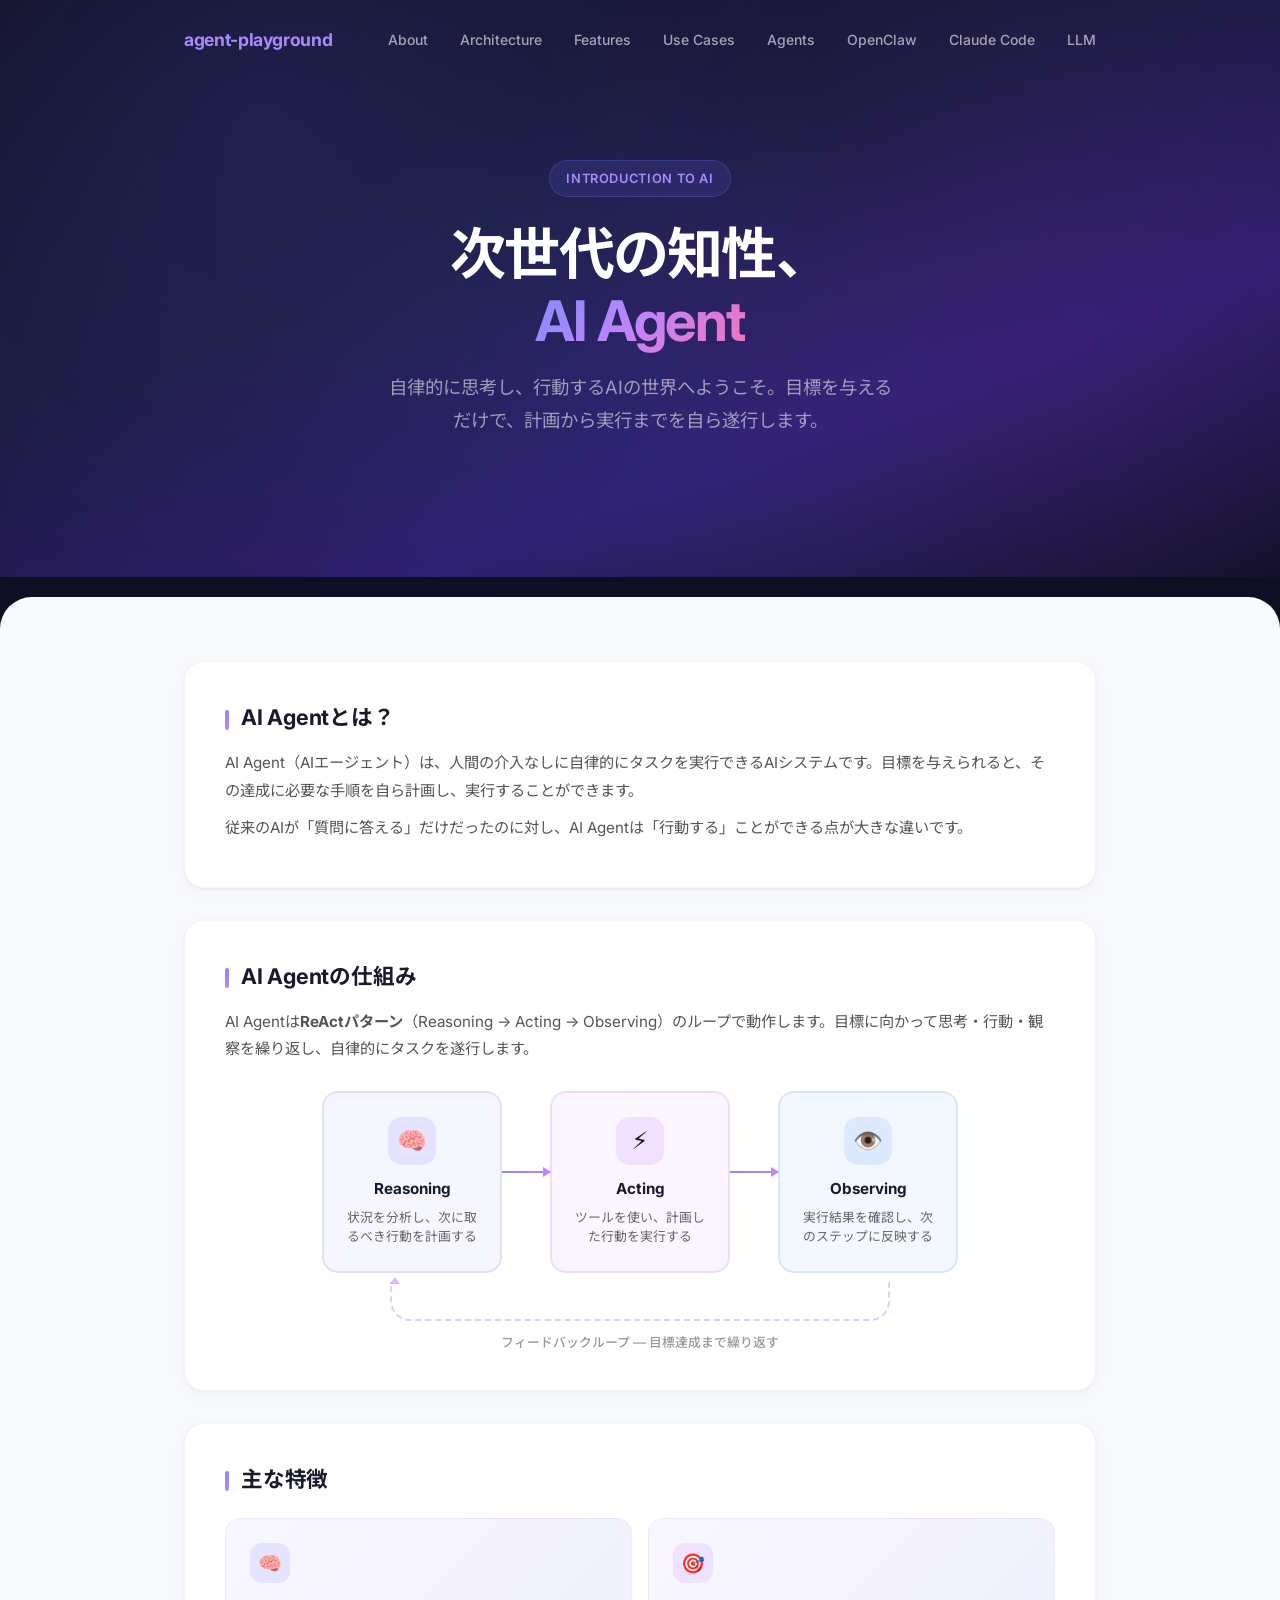
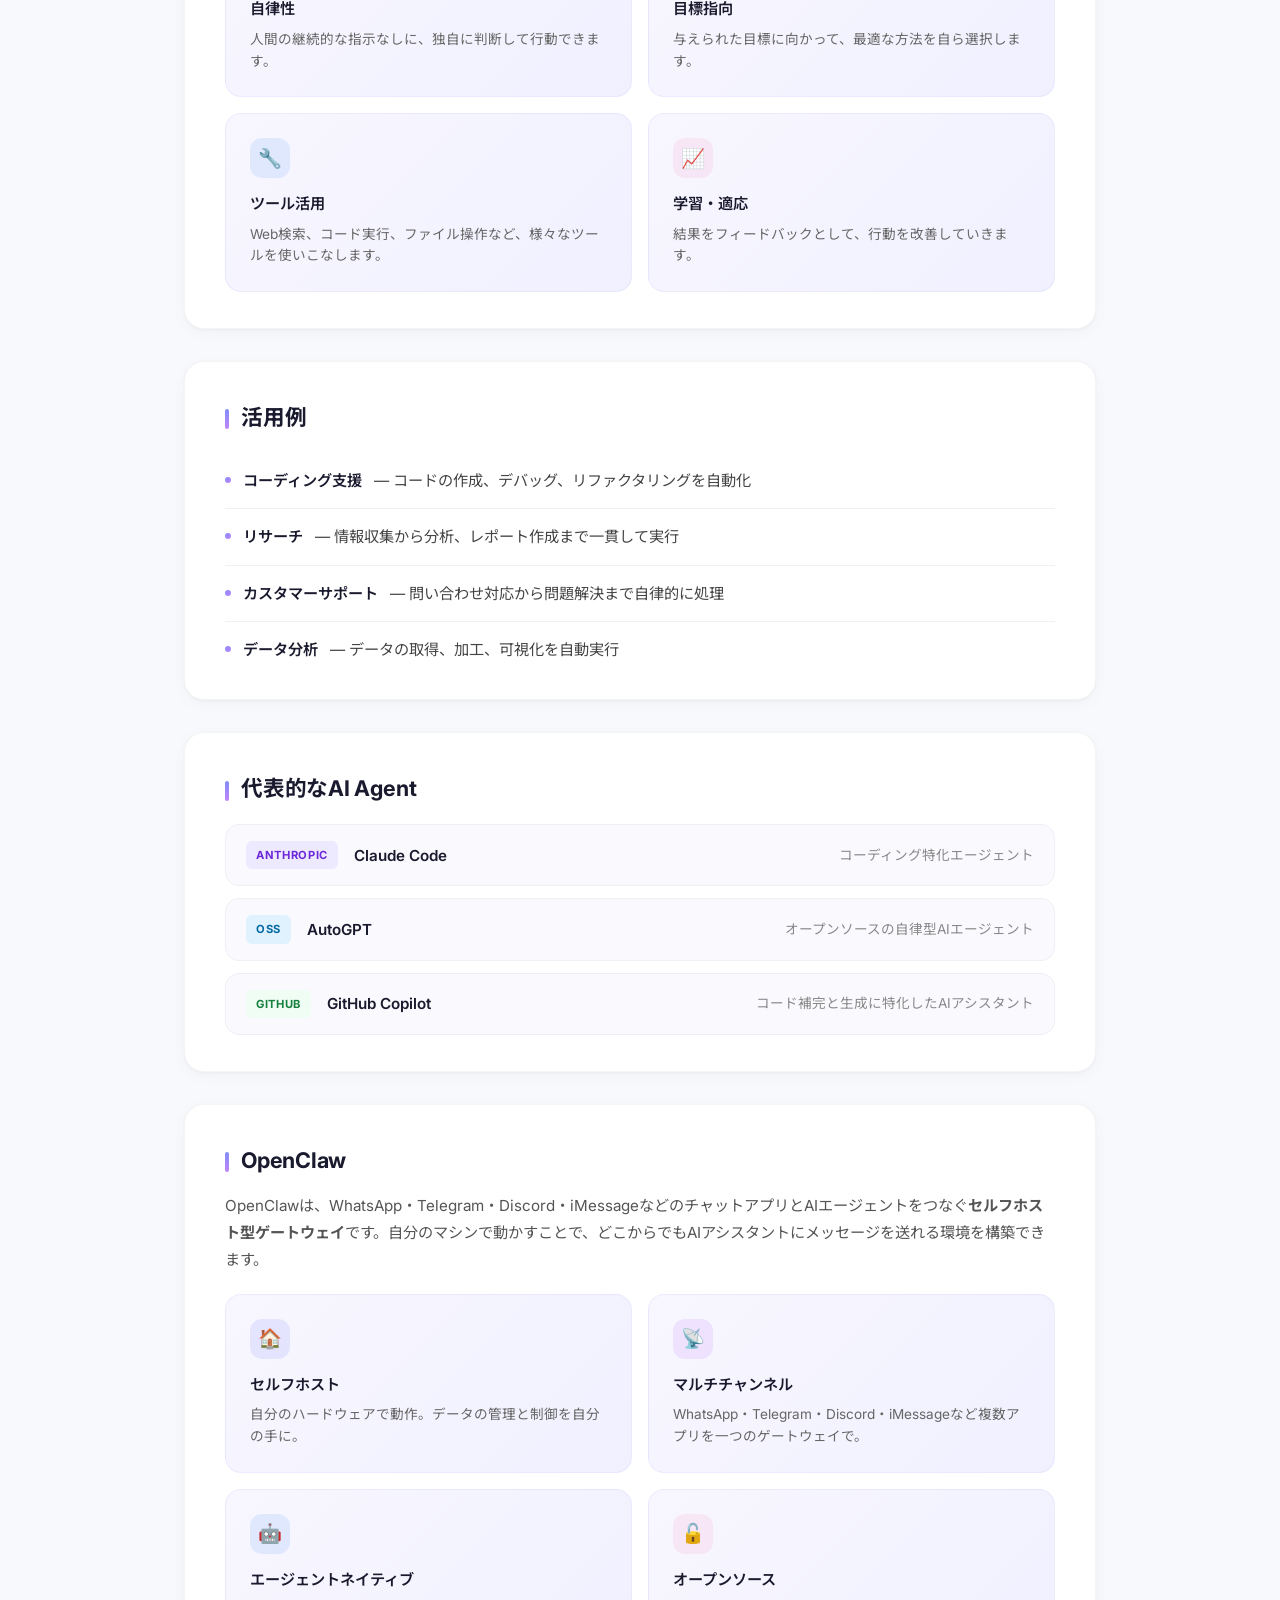
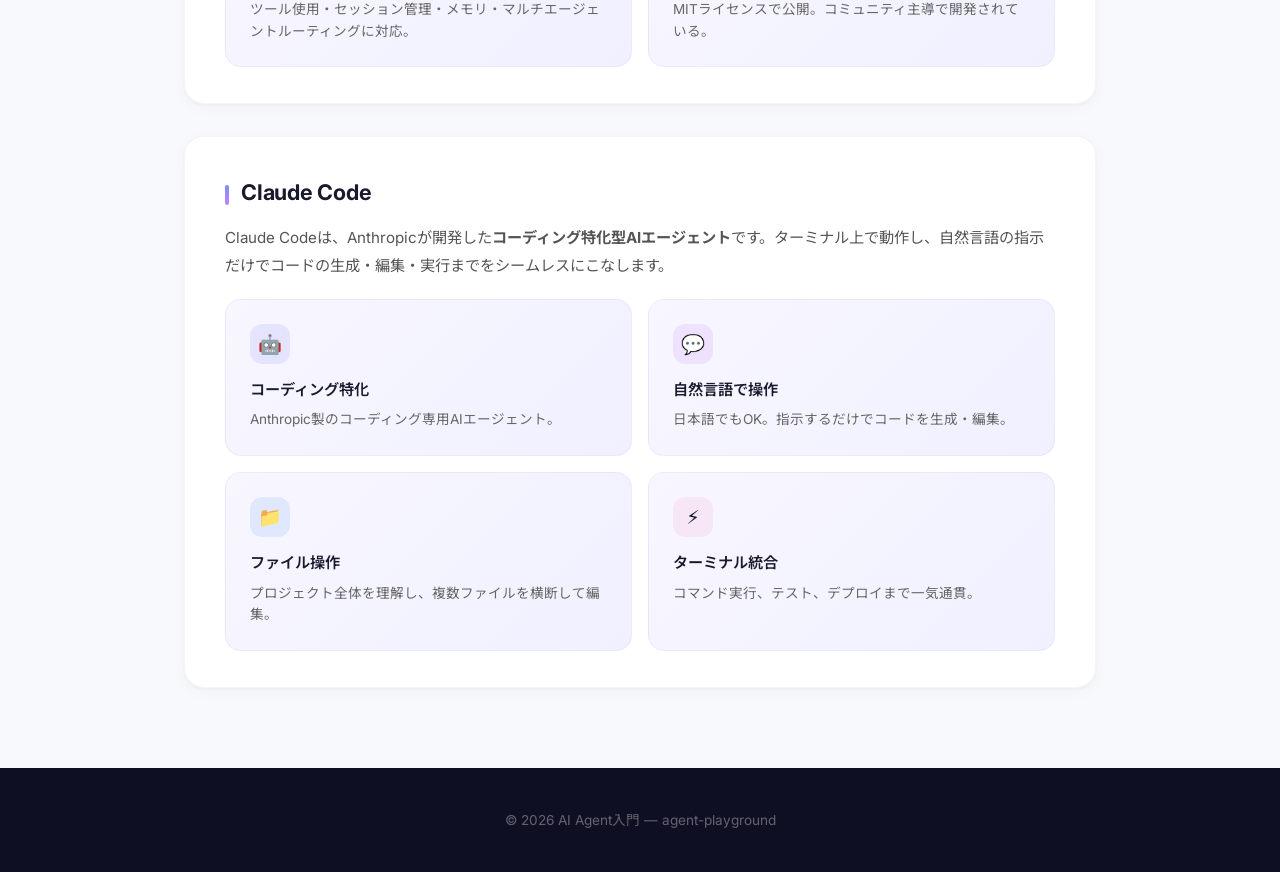
==== commit 7bca2898: "ideahub: サイト内検索機能（CSS-only フィルタ）" ====
--- a/index.html
+++ b/index.html
@@ -7,166 +7,8 @@
     <link rel="preconnect" href="https://fonts.googleapis.com">
     <link rel="preconnect" href="https://fonts.gstatic.com" crossorigin>
     <link href="https://fonts.googleapis.com/css2?family=Inter:wght@400;500;600;700&family=Noto+Sans+JP:wght@400;500;600;700&display=swap" rel="stylesheet">
+    <link rel="stylesheet" href="styles/common.css">
     <style>
-        * {
-            margin: 0;
-            padding: 0;
-            box-sizing: border-box;
-        }
-        body {
-            font-family: 'Inter', 'Noto Sans JP', system-ui, -apple-system, sans-serif;
-            line-height: 1.8;
-            color: #1a1a2e;
-            background: #0f0f23;
-            min-height: 100vh;
-            overflow-x: hidden;
-        }
-
-        /* Hero background */
-        .hero-bg {
-            position: relative;
-            background: linear-gradient(160deg, #0f0f23 0%, #1a1a3e 40%, #2d1b69 70%, #0f0f23 100%);
-            padding-bottom: 80px;
-        }
-        .hero-bg::before {
-            content: '';
-            position: absolute;
-            top: 0;
-            left: 0;
-            right: 0;
-            bottom: 0;
-            background:
-                radial-gradient(circle at 20% 20%, rgba(99, 102, 241, 0.15) 0%, transparent 50%),
-                radial-gradient(circle at 80% 60%, rgba(168, 85, 247, 0.1) 0%, transparent 50%),
-                radial-gradient(circle at 50% 80%, rgba(59, 130, 246, 0.08) 0%, transparent 50%);
-            pointer-events: none;
-        }
-
-        .container {
-            max-width: 960px;
-            margin: 0 auto;
-            padding: 0 24px;
-            position: relative;
-            z-index: 1;
-        }
-
-        /* Navigation */
-        nav {
-            display: flex;
-            justify-content: space-between;
-            align-items: center;
-            padding: 24px 0;
-        }
-        .logo {
-            font-size: 1.1rem;
-            font-weight: 700;
-            color: #a78bfa;
-            letter-spacing: -0.02em;
-        }
-        .nav-links {
-            display: flex;
-            gap: 32px;
-            list-style: none;
-        }
-        .nav-links a {
-            color: rgba(255, 255, 255, 0.6);
-            text-decoration: none;
-            font-size: 0.875rem;
-            font-weight: 500;
-            transition: color 0.2s;
-        }
-        .nav-links a:hover {
-            color: #fff;
-        }
-
-        /* Header */
-        header {
-            text-align: center;
-            padding: 80px 0 60px;
-        }
-        .badge {
-            display: inline-block;
-            background: rgba(99, 102, 241, 0.15);
-            border: 1px solid rgba(99, 102, 241, 0.3);
-            color: #a78bfa;
-            padding: 6px 16px;
-            border-radius: 100px;
-            font-size: 0.8rem;
-            font-weight: 600;
-            letter-spacing: 0.05em;
-            text-transform: uppercase;
-            margin-bottom: 24px;
-        }
-        header h1 {
-            font-size: 3.5rem;
-            font-weight: 700;
-            color: #fff;
-            letter-spacing: -0.03em;
-            line-height: 1.2;
-            margin-bottom: 16px;
-        }
-        header h1 span {
-            background: linear-gradient(135deg, #818cf8, #c084fc, #f472b6);
-            -webkit-background-clip: text;
-            -webkit-text-fill-color: transparent;
-            background-clip: text;
-        }
-        header p {
-            font-size: 1.15rem;
-            color: rgba(255, 255, 255, 0.55);
-            max-width: 520px;
-            margin: 0 auto;
-            font-weight: 400;
-        }
-
-        /* Cards section */
-        .content-section {
-            background: #f8f9fc;
-            border-radius: 32px 32px 0 0;
-            padding: 64px 0 80px;
-            margin-top: 20px;
-        }
-        .content-section .container {
-            display: flex;
-            flex-direction: column;
-            gap: 32px;
-        }
-
-        .card {
-            background: #fff;
-            border-radius: 20px;
-            padding: 36px 40px;
-            box-shadow: 0 1px 3px rgba(0, 0, 0, 0.04), 0 4px 16px rgba(0, 0, 0, 0.03);
-            border: 1px solid rgba(0, 0, 0, 0.04);
-            transition: transform 0.2s ease, box-shadow 0.2s ease;
-        }
-        .card:hover {
-            transform: translateY(-2px);
-            box-shadow: 0 4px 12px rgba(0, 0, 0, 0.06), 0 12px 32px rgba(0, 0, 0, 0.06);
-        }
-        .card h2 {
-            font-size: 1.35rem;
-            font-weight: 700;
-            color: #1a1a2e;
-            margin-bottom: 12px;
-            letter-spacing: -0.01em;
-        }
-        .card h2::before {
-            content: '';
-            display: inline-block;
-            width: 4px;
-            height: 20px;
-            background: linear-gradient(180deg, #818cf8, #c084fc);
-            border-radius: 2px;
-            margin-right: 12px;
-            vertical-align: middle;
-        }
-        .card p {
-            color: #555;
-            margin-bottom: 10px;
-            font-size: 0.95rem;
-        }
-
         /* Features grid */
         .features {
             display: grid;
@@ -287,23 +129,10 @@
             margin-left: auto;
         }
 
-        /* Footer */
-        footer {
-            background: #0f0f23;
-            text-align: center;
-            padding: 40px 24px;
-            color: rgba(255, 255, 255, 0.35);
-            font-size: 0.85rem;
-        }
-
         /* Responsive */
         @media (max-width: 640px) {
-            header h1 { font-size: 2.2rem; }
-            header { padding: 48px 0 40px; }
             .features { grid-template-columns: 1fr; }
-            .card { padding: 28px 24px; }
             .agent-desc { display: none; }
-            .nav-links { display: none; }
         }
     </style>
 </head>
@@ -311,9 +140,10 @@
     <div class="hero-bg">
         <div class="container">
             <nav>
-                <div class="logo"><a href="index.html" style="color: inherit; text-decoration: none;">agent-playground</a></div>
+                <div class="logo"><a href="index.html">agent-playground</a></div>
                 <ul class="nav-links">
                     <li><a href="#about">About</a></li>
+                    <li><a href="#architecture">Architecture</a></li>
                     <li><a href="#features">Features</a></li>
                     <li><a href="#usecases">Use Cases</a></li>
                     <li><a href="#agents">Agents</a></li>
@@ -338,6 +168,34 @@
                 <p>従来のAIが「質問に答える」だけだったのに対し、AI Agentは「行動する」ことができる点が大きな違いです。</p>
             </div>
 
+            <div class="card" id="architecture">
+                <h2>AI Agentの仕組み</h2>
+                <p>AI Agentは<strong>ReActパターン</strong>（Reasoning → Acting → Observing）のループで動作します。目標に向かって思考・行動・観察を繰り返し、自律的にタスクを遂行します。</p>
+                <div class="react-loop">
+                    <div class="react-step react-step--reason">
+                        <div class="react-step__icon">🧠</div>
+                        <div class="react-step__label">Reasoning</div>
+                        <div class="react-step__desc">状況を分析し、次に取るべき行動を計画する</div>
+                    </div>
+                    <div class="react-arrow react-arrow--horizontal"></div>
+                    <div class="react-step react-step--act">
+                        <div class="react-step__icon">⚡</div>
+                        <div class="react-step__label">Acting</div>
+                        <div class="react-step__desc">ツールを使い、計画した行動を実行する</div>
+                    </div>
+                    <div class="react-arrow react-arrow--horizontal"></div>
+                    <div class="react-step react-step--observe">
+                        <div class="react-step__icon">👁️</div>
+                        <div class="react-step__label">Observing</div>
+                        <div class="react-step__desc">実行結果を確認し、次のステップに反映する</div>
+                    </div>
+                </div>
+                <div class="react-feedback">
+                    <div class="react-feedback__arrow"></div>
+                    <div class="react-feedback__label">フィードバックループ — 目標達成まで繰り返す</div>
+                </div>
+            </div>
+
             <div class="card" id="features">
                 <h2>主な特徴</h2>
                 <div class="features">
--- a/styles/common.css
+++ b/styles/common.css
@@ -0,0 +1,370 @@
+/* Reset */
+* {
+    margin: 0;
+    padding: 0;
+    box-sizing: border-box;
+}
+
+/* Base */
+body {
+    font-family: 'Inter', 'Noto Sans JP', system-ui, -apple-system, sans-serif;
+    line-height: 1.8;
+    color: #1a1a2e;
+    background: #0f0f23;
+    min-height: 100vh;
+    overflow-x: hidden;
+}
+
+/* Hero background */
+.hero-bg {
+    position: relative;
+    background: linear-gradient(160deg, #0f0f23 0%, #1a1a3e 40%, #2d1b69 70%, #0f0f23 100%);
+    padding-bottom: 80px;
+}
+.hero-bg::before {
+    content: '';
+    position: absolute;
+    top: 0;
+    left: 0;
+    right: 0;
+    bottom: 0;
+    background:
+        radial-gradient(circle at 20% 20%, rgba(99, 102, 241, 0.15) 0%, transparent 50%),
+        radial-gradient(circle at 80% 60%, rgba(168, 85, 247, 0.1) 0%, transparent 50%),
+        radial-gradient(circle at 50% 80%, rgba(59, 130, 246, 0.08) 0%, transparent 50%);
+    pointer-events: none;
+}
+
+.container {
+    max-width: 960px;
+    margin: 0 auto;
+    padding: 0 24px;
+    position: relative;
+    z-index: 1;
+}
+
+/* Navigation */
+nav {
+    display: flex;
+    justify-content: space-between;
+    align-items: center;
+    padding: 24px 0;
+}
+.logo {
+    font-size: 1.1rem;
+    font-weight: 700;
+    color: #a78bfa;
+    letter-spacing: -0.02em;
+}
+.logo a {
+    color: inherit;
+    text-decoration: none;
+}
+.nav-links {
+    display: flex;
+    gap: 32px;
+    list-style: none;
+}
+.nav-links a {
+    color: rgba(255, 255, 255, 0.6);
+    text-decoration: none;
+    font-size: 0.875rem;
+    font-weight: 500;
+    transition: color 0.2s;
+}
+.nav-links a:hover,
+.nav-links a.active {
+    color: #fff;
+}
+
+/* Header */
+header {
+    text-align: center;
+    padding: 80px 0 60px;
+}
+.badge {
+    display: inline-block;
+    background: rgba(99, 102, 241, 0.15);
+    border: 1px solid rgba(99, 102, 241, 0.3);
+    color: #a78bfa;
+    padding: 6px 16px;
+    border-radius: 100px;
+    font-size: 0.8rem;
+    font-weight: 600;
+    letter-spacing: 0.05em;
+    text-transform: uppercase;
+    margin-bottom: 24px;
+}
+header h1 {
+    font-size: 3.5rem;
+    font-weight: 700;
+    color: #fff;
+    letter-spacing: -0.03em;
+    line-height: 1.2;
+    margin-bottom: 16px;
+}
+header h1 span {
+    background: linear-gradient(135deg, #818cf8, #c084fc, #f472b6);
+    -webkit-background-clip: text;
+    -webkit-text-fill-color: transparent;
+    background-clip: text;
+}
+header p {
+    font-size: 1.15rem;
+    color: rgba(255, 255, 255, 0.55);
+    max-width: 520px;
+    margin: 0 auto;
+    font-weight: 400;
+}
+
+/* Cards section */
+.content-section {
+    background: #f8f9fc;
+    border-radius: 32px 32px 0 0;
+    padding: 64px 0 80px;
+    margin-top: 20px;
+}
+.content-section .container {
+    display: flex;
+    flex-direction: column;
+    gap: 32px;
+}
+
+.card {
+    background: #fff;
+    border-radius: 20px;
+    padding: 36px 40px;
+    box-shadow: 0 1px 3px rgba(0, 0, 0, 0.04), 0 4px 16px rgba(0, 0, 0, 0.03);
+    border: 1px solid rgba(0, 0, 0, 0.04);
+    transition: transform 0.2s ease, box-shadow 0.2s ease;
+}
+.card:hover {
+    transform: translateY(-2px);
+    box-shadow: 0 4px 12px rgba(0, 0, 0, 0.06), 0 12px 32px rgba(0, 0, 0, 0.06);
+}
+.card h2 {
+    font-size: 1.35rem;
+    font-weight: 700;
+    color: #1a1a2e;
+    margin-bottom: 12px;
+    letter-spacing: -0.01em;
+}
+.card h2::before {
+    content: '';
+    display: inline-block;
+    width: 4px;
+    height: 20px;
+    background: linear-gradient(180deg, #818cf8, #c084fc);
+    border-radius: 2px;
+    margin-right: 12px;
+    vertical-align: middle;
+}
+.card p {
+    color: #555;
+    margin-bottom: 10px;
+    font-size: 0.95rem;
+}
+
+/* ReAct Loop Architecture Diagram */
+.react-loop {
+    display: flex;
+    align-items: flex-start;
+    justify-content: center;
+    gap: 0;
+    margin-top: 28px;
+    padding: 0 12px;
+}
+
+.react-step {
+    display: flex;
+    flex-direction: column;
+    align-items: center;
+    text-align: center;
+    padding: 24px 20px;
+    border-radius: 16px;
+    border: 2px solid transparent;
+    width: 180px;
+    position: relative;
+    animation: react-highlight 4.5s ease-in-out infinite;
+}
+
+.react-step--reason {
+    background: rgba(99, 102, 241, 0.06);
+    border-color: rgba(99, 102, 241, 0.15);
+    animation-delay: 0s;
+}
+.react-step--act {
+    background: rgba(168, 85, 247, 0.06);
+    border-color: rgba(168, 85, 247, 0.15);
+    animation-delay: 1.5s;
+}
+.react-step--observe {
+    background: rgba(59, 130, 246, 0.06);
+    border-color: rgba(59, 130, 246, 0.15);
+    animation-delay: 3s;
+}
+
+.react-step__icon {
+    width: 48px;
+    height: 48px;
+    border-radius: 14px;
+    display: flex;
+    align-items: center;
+    justify-content: center;
+    font-size: 1.5rem;
+    margin-bottom: 10px;
+}
+.react-step--reason .react-step__icon { background: rgba(99, 102, 241, 0.12); }
+.react-step--act .react-step__icon { background: rgba(168, 85, 247, 0.12); }
+.react-step--observe .react-step__icon { background: rgba(59, 130, 246, 0.12); }
+
+.react-step__label {
+    font-size: 0.95rem;
+    font-weight: 700;
+    color: #1a1a2e;
+    margin-bottom: 6px;
+}
+
+.react-step__desc {
+    font-size: 0.8rem;
+    color: #666;
+    line-height: 1.5;
+}
+
+/* Arrows between steps */
+.react-arrow {
+    display: flex;
+    align-items: center;
+    justify-content: center;
+    flex-shrink: 0;
+    align-self: center;
+}
+
+.react-arrow--horizontal {
+    width: 48px;
+    height: 2px;
+    background: linear-gradient(90deg, #818cf8, #c084fc);
+    position: relative;
+    margin-top: -20px;
+}
+.react-arrow--horizontal::after {
+    content: '';
+    position: absolute;
+    right: -1px;
+    top: 50%;
+    transform: translateY(-50%);
+    width: 0;
+    height: 0;
+    border-left: 8px solid #c084fc;
+    border-top: 5px solid transparent;
+    border-bottom: 5px solid transparent;
+}
+
+/* Feedback loop */
+.react-feedback {
+    display: flex;
+    flex-direction: column;
+    align-items: center;
+    margin-top: 8px;
+    padding: 0 40px;
+}
+
+.react-feedback__arrow {
+    width: 80%;
+    max-width: 500px;
+    height: 40px;
+    border: 2px solid transparent;
+    border-bottom: 2px dashed rgba(168, 85, 247, 0.3);
+    border-left: 2px dashed rgba(168, 85, 247, 0.3);
+    border-right: 2px dashed rgba(168, 85, 247, 0.3);
+    border-radius: 0 0 20px 20px;
+    position: relative;
+    animation: react-pulse 4.5s ease-in-out infinite;
+}
+.react-feedback__arrow::before {
+    content: '';
+    position: absolute;
+    left: -2px;
+    top: -6px;
+    width: 0;
+    height: 0;
+    border-bottom: 7px solid rgba(168, 85, 247, 0.4);
+    border-left: 5px solid transparent;
+    border-right: 5px solid transparent;
+}
+
+.react-feedback__label {
+    font-size: 0.8rem;
+    color: #999;
+    margin-top: 10px;
+    font-weight: 500;
+}
+
+/* Step highlight animation */
+@keyframes react-highlight {
+    0%, 100% {
+        transform: scale(1);
+        box-shadow: none;
+    }
+    15%, 30% {
+        transform: scale(1.04);
+        box-shadow: 0 4px 20px rgba(99, 102, 241, 0.15);
+    }
+}
+
+/* Feedback arrow pulse */
+@keyframes react-pulse {
+    0%, 100% { border-color: transparent transparent rgba(168, 85, 247, 0.15) rgba(168, 85, 247, 0.15); }
+    50% { border-color: transparent transparent rgba(168, 85, 247, 0.4) rgba(168, 85, 247, 0.4); }
+}
+
+/* ReAct Loop responsive */
+@media (max-width: 640px) {
+    .react-loop {
+        flex-direction: column;
+        align-items: center;
+        gap: 0;
+    }
+    .react-step {
+        width: 100%;
+        max-width: 280px;
+    }
+    .react-arrow--horizontal {
+        width: 2px;
+        height: 32px;
+        background: linear-gradient(180deg, #818cf8, #c084fc);
+        margin-top: 0;
+    }
+    .react-arrow--horizontal::after {
+        right: auto;
+        top: auto;
+        bottom: -1px;
+        left: 50%;
+        transform: translateX(-50%);
+        border-left: 5px solid transparent;
+        border-right: 5px solid transparent;
+        border-top: 8px solid #c084fc;
+        border-bottom: none;
+    }
+    .react-feedback__arrow {
+        width: 60%;
+        height: 30px;
+    }
+}
+
+/* Footer */
+footer {
+    background: #0f0f23;
+    text-align: center;
+    padding: 40px 24px;
+    color: rgba(255, 255, 255, 0.35);
+    font-size: 0.85rem;
+}
+
+/* Responsive */
+@media (max-width: 640px) {
+    header h1 { font-size: 2.2rem; }
+    header { padding: 48px 0 40px; }
+    .card { padding: 28px 24px; }
+    .nav-links { display: none; }
+}
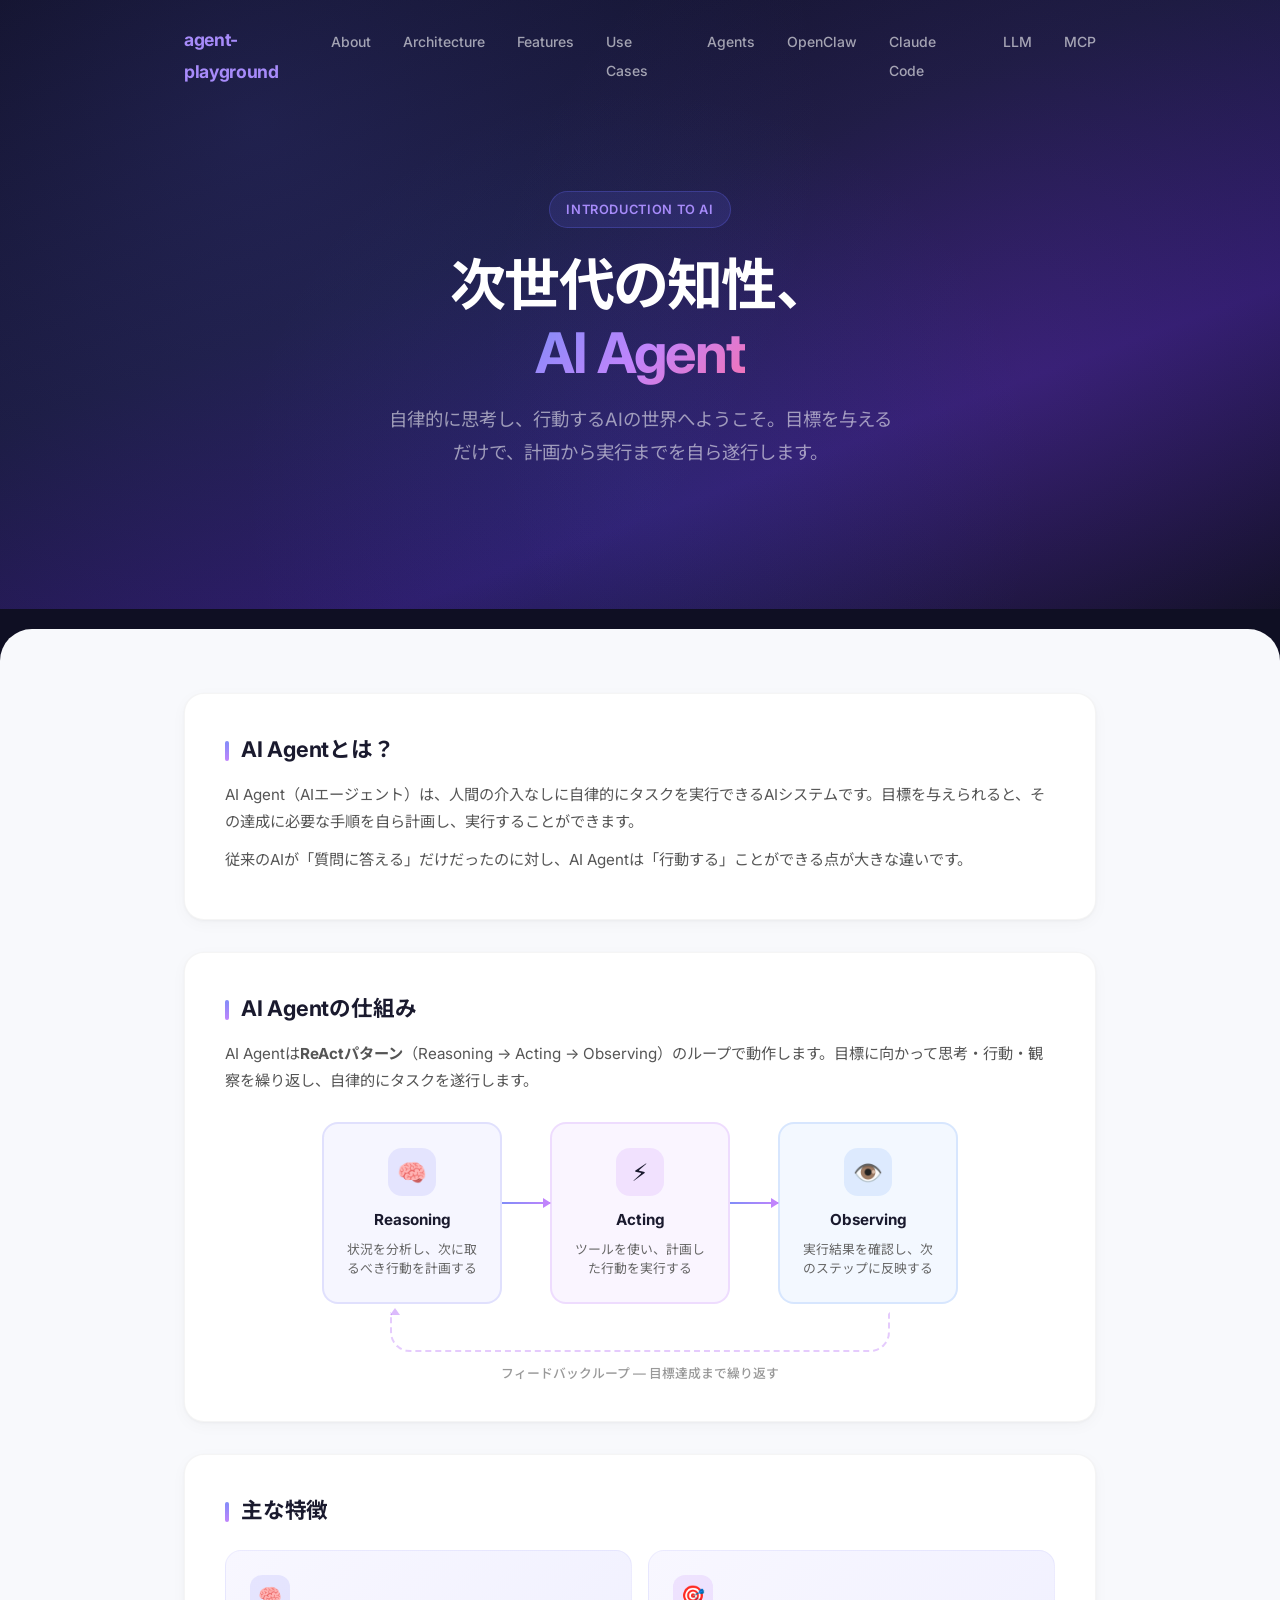
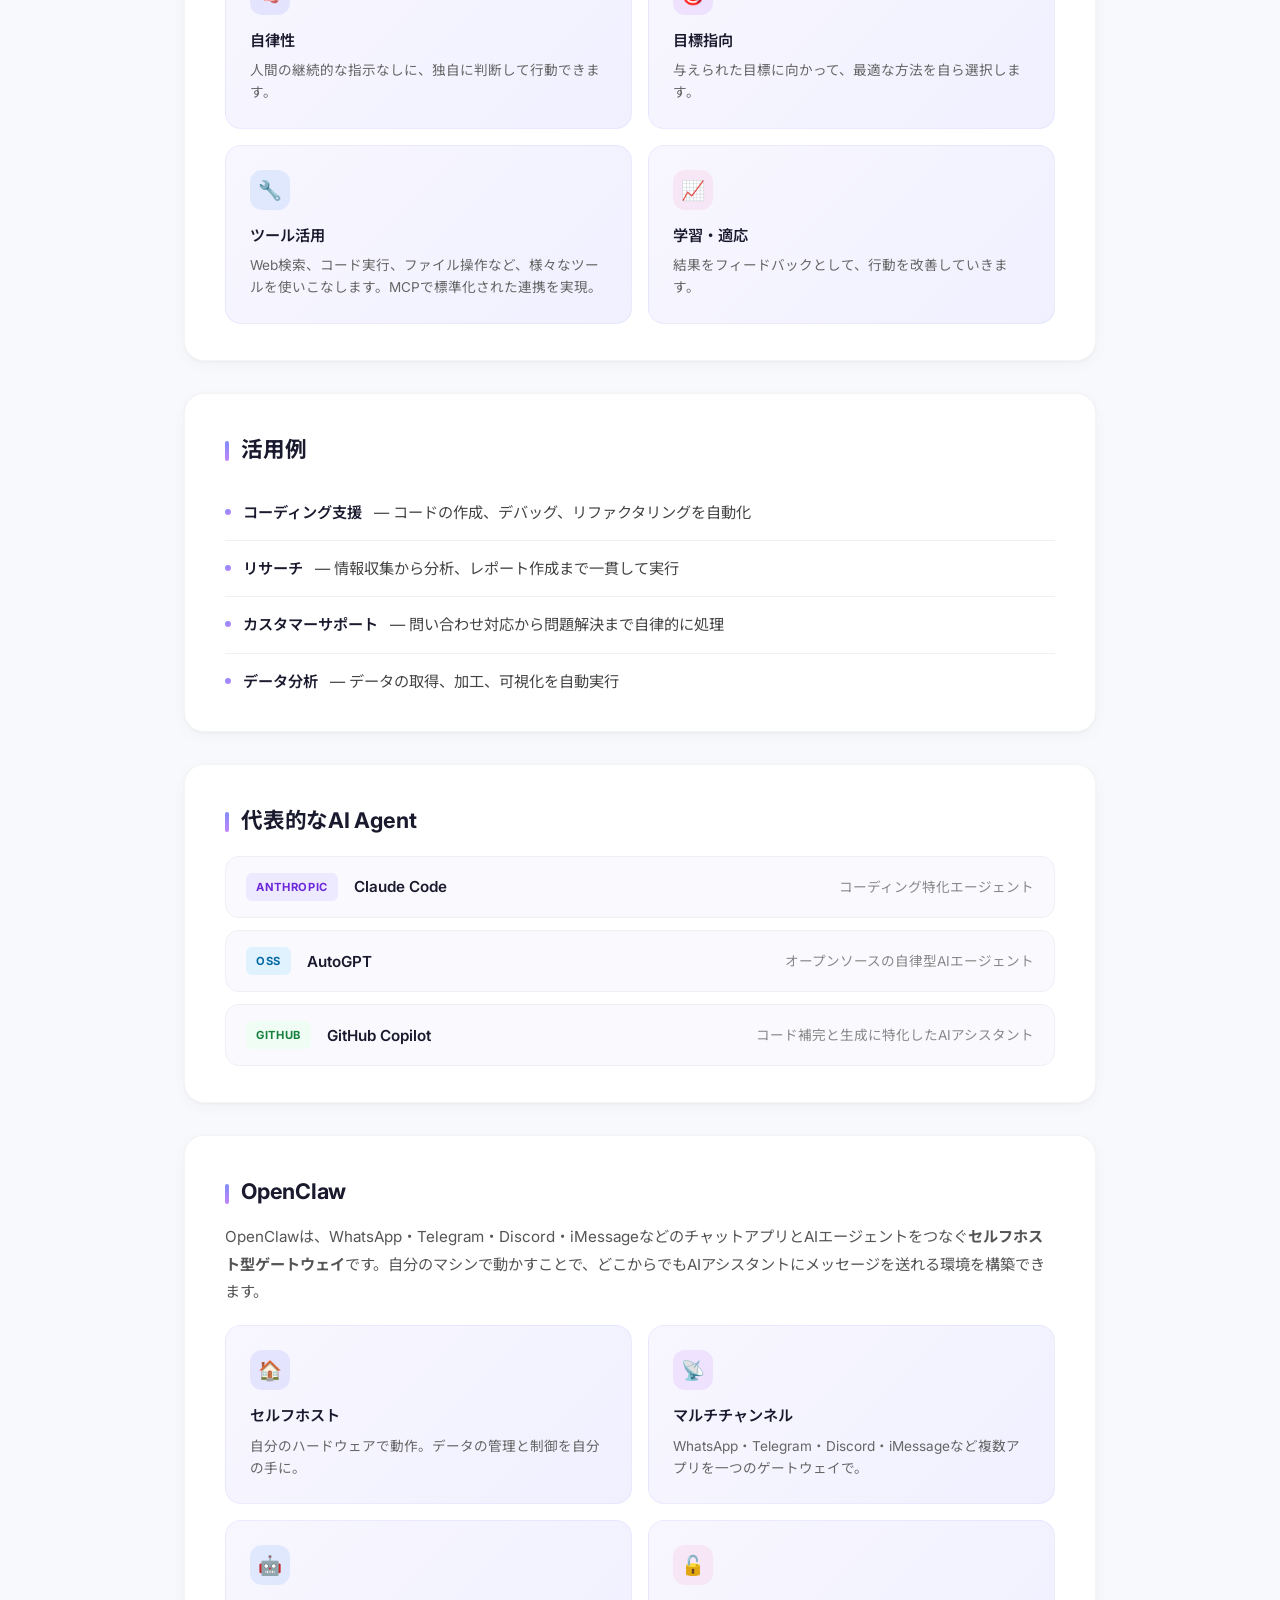
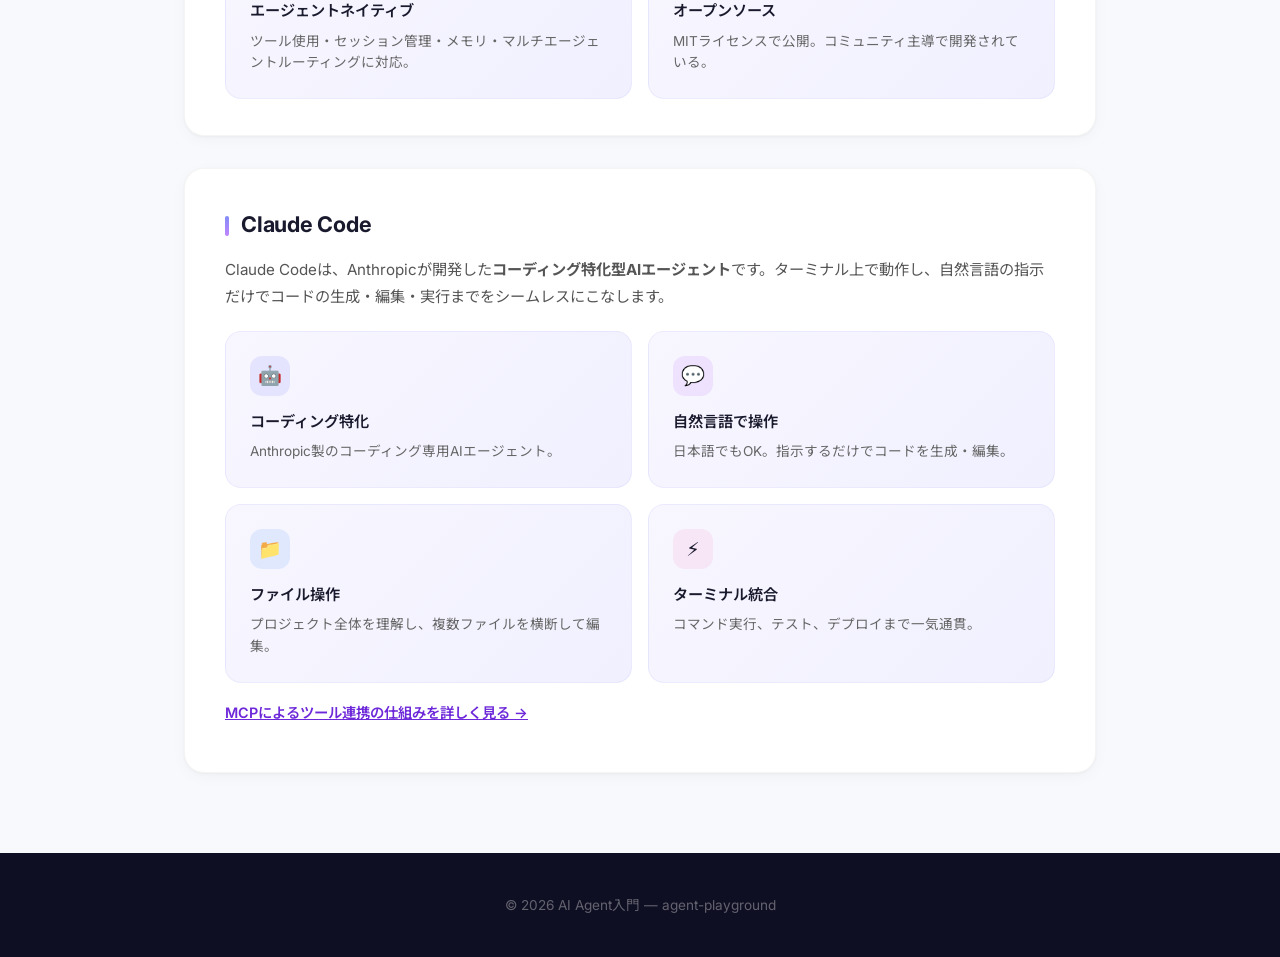
==== commit a41dac22: "ideahub: MCPプロトコル紹介ページの追加" ====
--- a/index.html
+++ b/index.html
@@ -150,6 +150,7 @@
                     <li><a href="#openclaw">OpenClaw</a></li>
                     <li><a href="#claude-code">Claude Code</a></li>
                     <li><a href="llm.html">LLM</a></li>
+                    <li><a href="mcp.html">MCP</a></li>
                 </ul>
             </nav>
             <header>
@@ -209,11 +210,11 @@
                         <h3>目標指向</h3>
                         <p>与えられた目標に向かって、最適な方法を自ら選択します。</p>
                     </div>
-                    <div class="feature">
+                    <a href="mcp.html" class="feature" style="text-decoration: none; color: inherit;">
                         <div class="feature-icon tools">🔧</div>
                         <h3>ツール活用</h3>
-                        <p>Web検索、コード実行、ファイル操作など、様々なツールを使いこなします。</p>
-                    </div>
+                        <p>Web検索、コード実行、ファイル操作など、様々なツールを使いこなします。MCPで標準化された連携を実現。</p>
+                    </a>
                     <div class="feature">
                         <div class="feature-icon learn">📈</div>
                         <h3>学習・適応</h3>
@@ -304,6 +305,7 @@
                         <p>コマンド実行、テスト、デプロイまで一気通貫。</p>
                     </div>
                 </div>
+                <p style="margin-top: 16px;"><a href="mcp.html" style="color: #6d28d9; font-weight: 600; font-size: 0.9rem;">MCPによるツール連携の仕組みを詳しく見る &rarr;</a></p>
             </div>
         </div>
     </div>
